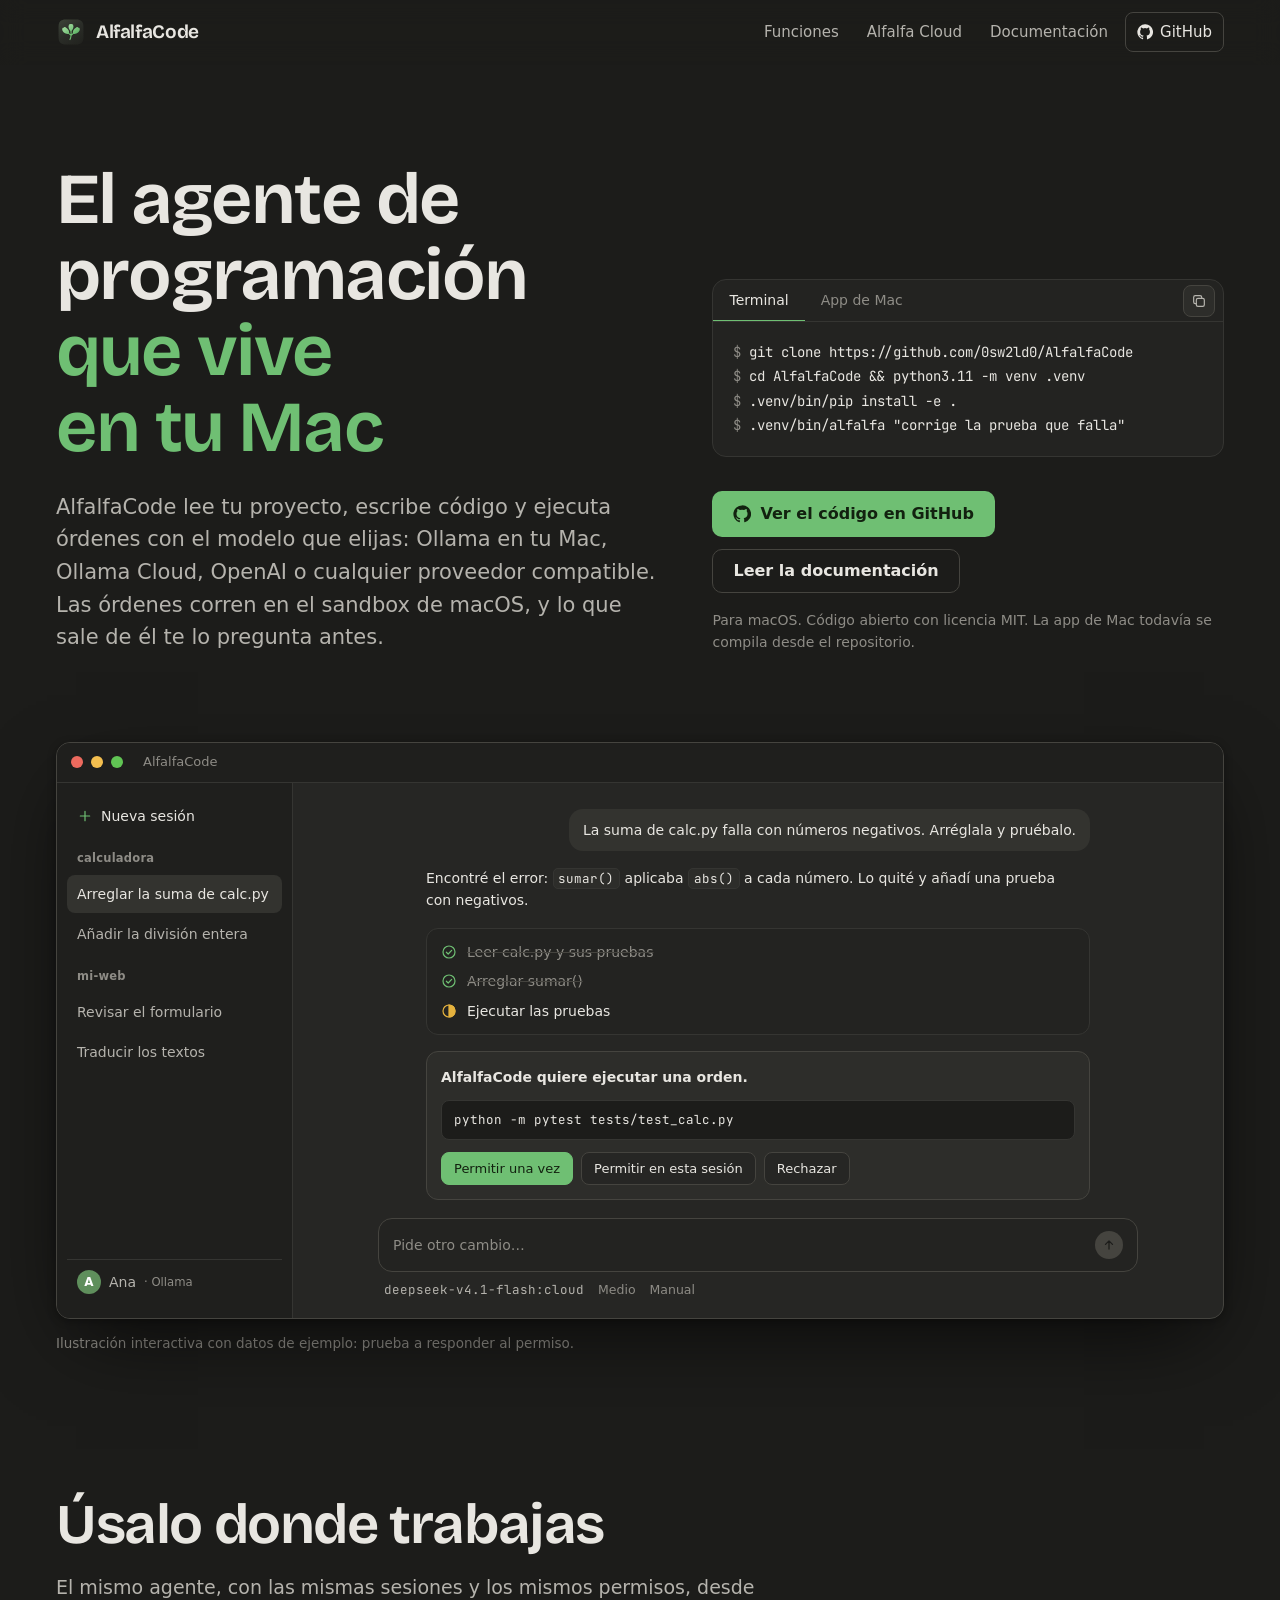
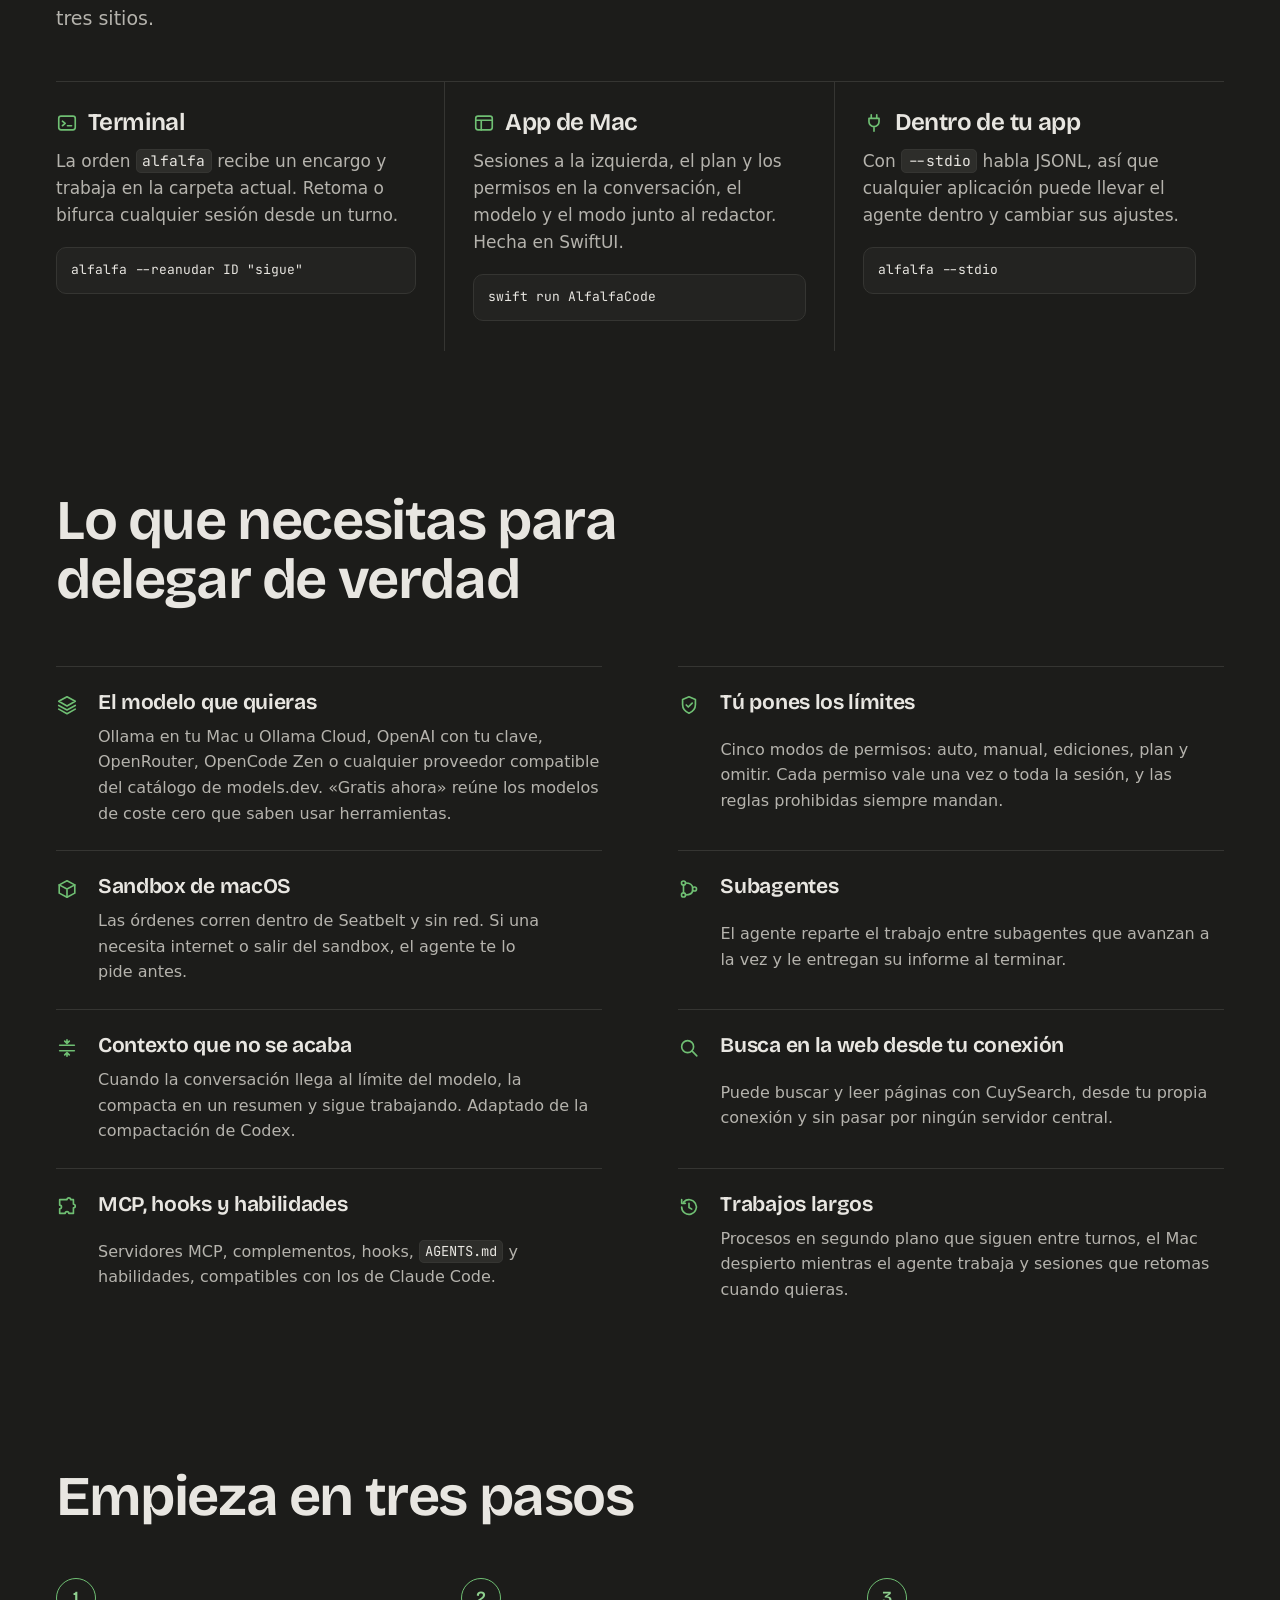
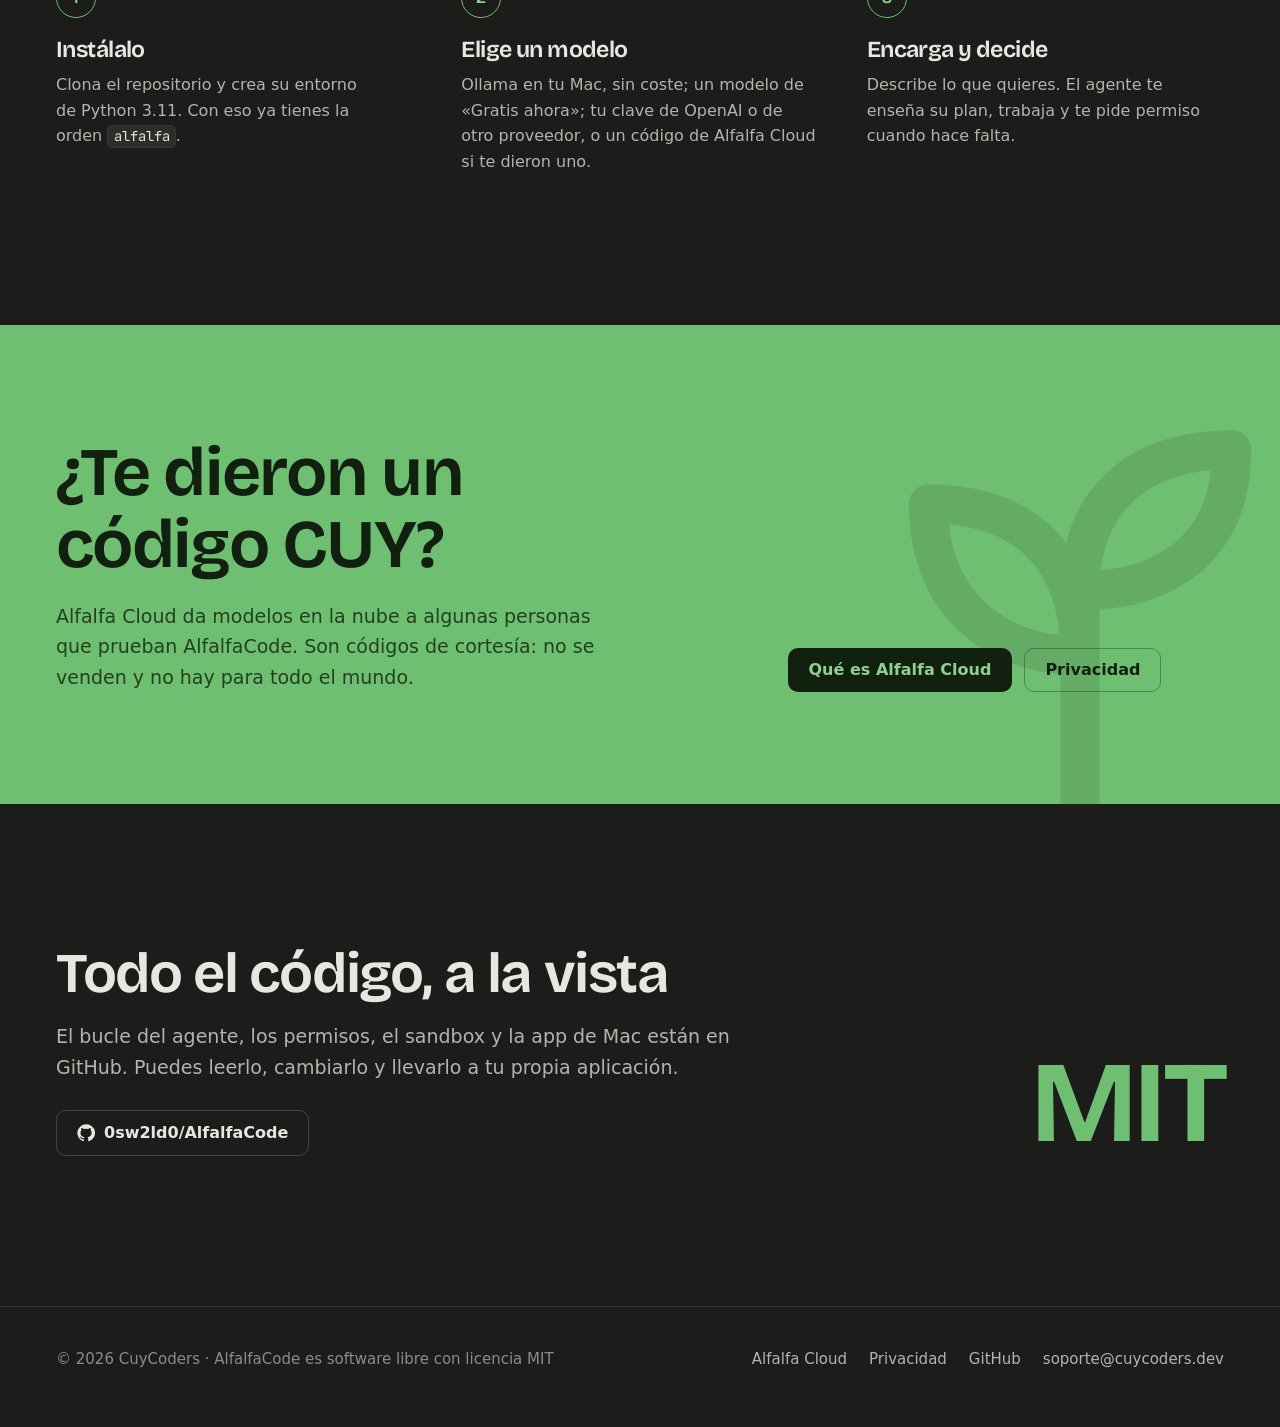
==== alfalfa/index.html @ 6a7c403c "Web de CuyCoders: AlfalfaCode, Alfalfa Cloud y su aviso de privacidad Co-Authored-By: Claude Opus 5." ====
<!doctype html>
<html lang="es">
<head>
<meta charset="utf-8">
<meta name="viewport" content="width=device-width, initial-scale=1">
<title>AlfalfaCode · el agente de programación de código abierto para tu Mac</title>
<meta name="description" content="AlfalfaCode es un agente de programación de código abierto (MIT) que trabaja en tu Mac con el modelo que elijas: Ollama, OpenAI o cualquier proveedor compatible. Pide permiso antes de lo que importa.">
<link rel="icon" type="image/png" href="/assets/favicon.png">
<link rel="preload" href="/assets/fonts/bricolage-grotesque-latin-wght-normal.woff2" as="font" type="font/woff2" crossorigin>
<link rel="stylesheet" href="/assets/sitio.css?v=3">
<meta property="og:title" content="AlfalfaCode">
<meta property="og:description" content="El agente de programación de código abierto para tu Mac, con el modelo que elijas.">
<meta property="og:image" content="https://cuycoders.dev/assets/alfalfacode-256.png">
<meta name="theme-color" content="#1c1c1a">
</head>
<body>
<svg width="0" height="0" style="position:absolute" aria-hidden="true">
  <symbol id="i-hoja" viewBox="0 0 24 24" fill="none" stroke="currentColor" stroke-width="1.8" stroke-linecap="round" stroke-linejoin="round"><path d="M12 21V10M12 13C8 13 5 10.5 5 6c4.5 0 7 2.5 7 7ZM12 10c0-4 2.5-6.5 7-6.5 0 4.5-3 6.5-7 6.5Z"/></symbol>
  <symbol id="i-github" viewBox="0 0 24 24" fill="currentColor"><path d="M12 .5a11.5 11.5 0 0 0-3.64 22.41c.58.1.79-.25.79-.56v-2c-3.2.7-3.88-1.37-3.88-1.37-.52-1.33-1.28-1.69-1.28-1.69-1.05-.71.08-.7.08-.7 1.16.08 1.77 1.19 1.77 1.19 1.03 1.77 2.7 1.26 3.36.96.1-.75.4-1.26.73-1.55-2.55-.29-5.24-1.28-5.24-5.68 0-1.25.45-2.28 1.19-3.08-.12-.29-.52-1.46.11-3.04 0 0 .97-.31 3.17 1.18a11 11 0 0 1 5.77 0c2.2-1.49 3.17-1.18 3.17-1.18.63 1.58.23 2.75.11 3.04.74.8 1.19 1.83 1.19 3.08 0 4.41-2.69 5.38-5.25 5.67.41.36.78 1.06.78 2.14v3.17c0 .31.21.67.8.56A11.5 11.5 0 0 0 12 .5Z"/></symbol>
  <symbol id="i-copiar" viewBox="0 0 24 24" fill="none" stroke="currentColor" stroke-width="1.8" stroke-linecap="round" stroke-linejoin="round"><rect x="8" y="8" width="12" height="12" rx="2.5"/><path d="M16 8V6.5A2.5 2.5 0 0 0 13.5 4h-7A2.5 2.5 0 0 0 4 6.5v7A2.5 2.5 0 0 0 6.5 16H8"/></symbol>
  <symbol id="i-hecho" viewBox="0 0 24 24" fill="none" stroke="currentColor" stroke-width="2" stroke-linecap="round" stroke-linejoin="round"><path d="m5 12.5 4.5 4.5L19 7.5"/></symbol>
  <symbol id="i-circulo-hecho" viewBox="0 0 24 24" fill="none" stroke="currentColor" stroke-width="1.8" stroke-linecap="round" stroke-linejoin="round"><circle cx="12" cy="12" r="9"/><path d="m8 12.3 2.8 2.7L16 9.6"/></symbol>
  <symbol id="i-circulo-medio" viewBox="0 0 24 24" fill="none" stroke="currentColor" stroke-width="1.8"><circle cx="12" cy="12" r="9"/><path d="M12 3a9 9 0 0 1 0 18Z" fill="currentColor"/></symbol>
  <symbol id="i-mas" viewBox="0 0 24 24" fill="none" stroke="currentColor" stroke-width="1.8" stroke-linecap="round"><path d="M12 5v14M5 12h14"/></symbol>
  <symbol id="i-flecha" viewBox="0 0 24 24" fill="none" stroke="currentColor" stroke-width="2.2" stroke-linecap="round" stroke-linejoin="round"><path d="M12 19V5M6 11l6-6 6 6"/></symbol>
  <symbol id="i-terminal" viewBox="0 0 24 24" fill="none" stroke="currentColor" stroke-width="1.8" stroke-linecap="round" stroke-linejoin="round"><rect x="3" y="4.5" width="18" height="15" rx="2.5"/><path d="m7 10 3 2.5L7 15M12.5 15H17"/></symbol>
  <symbol id="i-ventana" viewBox="0 0 24 24" fill="none" stroke="currentColor" stroke-width="1.8" stroke-linecap="round" stroke-linejoin="round"><rect x="3" y="4.5" width="18" height="15" rx="2.5"/><path d="M3 9h18M9 9v10.5"/></symbol>
  <symbol id="i-enchufe" viewBox="0 0 24 24" fill="none" stroke="currentColor" stroke-width="1.8" stroke-linecap="round" stroke-linejoin="round"><path d="M9 3v4M15 3v4M6.5 7h11v3.5a5.5 5.5 0 0 1-11 0ZM12 16v5"/></symbol>
  <symbol id="i-capas" viewBox="0 0 24 24" fill="none" stroke="currentColor" stroke-width="1.8" stroke-linecap="round" stroke-linejoin="round"><path d="m12 3 9 5-9 5-9-5 9-5Z"/><path d="m3 12.5 9 5 9-5M3 16.5l9 5 9-5"/></symbol>
  <symbol id="i-escudo" viewBox="0 0 24 24" fill="none" stroke="currentColor" stroke-width="1.8" stroke-linecap="round" stroke-linejoin="round"><path d="M12 3 5 6v5.5c0 4.5 3 7.8 7 9.5 4-1.7 7-5 7-9.5V6l-7-3Z"/><path d="m9 12 2.2 2.2L15.5 10"/></symbol>
  <symbol id="i-caja" viewBox="0 0 24 24" fill="none" stroke="currentColor" stroke-width="1.8" stroke-linecap="round" stroke-linejoin="round"><path d="M3.5 7.5 12 3l8.5 4.5v9L12 21l-8.5-4.5v-9Z"/><path d="M3.5 7.5 12 12l8.5-4.5M12 12v9"/></symbol>
  <symbol id="i-ramas" viewBox="0 0 24 24" fill="none" stroke="currentColor" stroke-width="1.8" stroke-linecap="round" stroke-linejoin="round"><circle cx="6" cy="5.5" r="2.2"/><circle cx="6" cy="18.5" r="2.2"/><circle cx="18" cy="12" r="2.2"/><path d="M6 7.7v8.6M8.2 5.5c5 0 7.6 2.2 7.8 5.3M8.2 18.5c5 0 7.6-2.2 7.8-5.3"/></symbol>
  <symbol id="i-comprimir" viewBox="0 0 24 24" fill="none" stroke="currentColor" stroke-width="1.8" stroke-linecap="round" stroke-linejoin="round"><path d="M4 9h16M4 15h16M12 3v4l-2.5-2.5M12 7l2.5-2.5M12 21v-4l-2.5 2.5M12 17l2.5 2.5"/></symbol>
  <symbol id="i-lupa" viewBox="0 0 24 24" fill="none" stroke="currentColor" stroke-width="1.8" stroke-linecap="round" stroke-linejoin="round"><circle cx="10.5" cy="10.5" r="6.5"/><path d="m15.5 15.5 5 5"/></symbol>
  <symbol id="i-pieza" viewBox="0 0 24 24" fill="none" stroke="currentColor" stroke-width="1.8" stroke-linecap="round" stroke-linejoin="round"><path d="M9 4h3a2 2 0 1 1 4 0h3v5a2 2 0 1 1 0 4v6h-5a2 2 0 1 0-4 0H4v-5a2 2 0 1 0 0-4V4h5Z"/></symbol>
  <symbol id="i-reloj" viewBox="0 0 24 24" fill="none" stroke="currentColor" stroke-width="1.8" stroke-linecap="round" stroke-linejoin="round"><path d="M4 12a8 8 0 1 0 2.3-5.6M4 4v4h4"/><path d="M12 8v4.5l3 1.8"/></symbol>
</svg>
<template id="icono-hecho"><svg aria-hidden="true"><use href="#i-circulo-hecho"/></svg></template>

<a class="salto" href="#contenido">Saltar al contenido</a>

<header class="cabecera">
  <div class="envoltura">
    <a class="marca" href="/alfalfa/"><img src="/assets/alfalfacode.svg" alt="" width="30" height="30">AlfalfaCode</a>
    <nav class="nav" aria-label="Principal">
      <a href="#funciones">Funciones</a>
      <a href="/alfalfa/cloud/">Alfalfa Cloud</a>
      <a href="https://github.com/0sw2ld0/AlfalfaCode#readme">Documentación</a>
      <a class="nav-gh" href="https://github.com/0sw2ld0/AlfalfaCode"><svg aria-hidden="true"><use href="#i-github"/></svg>GitHub</a>
    </nav>
  </div>
</header>

<main id="contenido">
  <section class="portada">
    <div class="envoltura">
      <div class="portada-cabeza">
      <div class="portada-texto">
      <h1>El agente de programación <em>que vive en tu Mac</em></h1>
      <p class="entrada">AlfalfaCode lee tu proyecto, escribe código y ejecuta órdenes con el modelo que elijas: Ollama en tu Mac, Ollama Cloud, OpenAI o cualquier proveedor compatible. Las órdenes corren en el sandbox de macOS, y lo que sale de él te lo pregunta antes.</p>
      </div>
      <div class="portada-accion">
      <div class="instalar">
        <div class="pestanas" role="tablist" aria-label="Cómo instalarlo">
          <button role="tab" id="t-terminal" aria-controls="p-terminal" aria-selected="true">Terminal</button>
          <button role="tab" id="t-mac" aria-controls="p-mac" aria-selected="false" tabindex="-1">App de Mac</button>
        </div>
        <div class="panel-instalar" id="p-terminal" role="tabpanel" aria-labelledby="t-terminal">
<pre><span class="indicador">$ </span><span class="orden">git clone https://github.com/0sw2ld0/AlfalfaCode</span>
<span class="indicador">$ </span><span class="orden">cd AlfalfaCode &amp;&amp; python3.11 -m venv .venv</span>
<span class="indicador">$ </span><span class="orden">.venv/bin/pip install -e .</span>
<span class="indicador">$ </span><span class="orden">.venv/bin/alfalfa "corrige la prueba que falla"</span></pre>
          <button class="copiar" type="button" aria-label="Copiar"><svg class="icono-copiar" aria-hidden="true"><use href="#i-copiar"/></svg><svg class="hecho" aria-hidden="true"><use href="#i-hecho"/></svg></button>
        </div>
        <div class="panel-instalar" id="p-mac" role="tabpanel" aria-labelledby="t-mac" hidden>
<pre><span class="comentario"># Desde el mismo clon: compila y abre la app de Mac</span>
<span class="indicador">$ </span><span class="orden">cd alfalfa-mac &amp;&amp; swift run AlfalfaCode</span></pre>
          <button class="copiar" type="button" aria-label="Copiar"><svg class="icono-copiar" aria-hidden="true"><use href="#i-copiar"/></svg><svg class="hecho" aria-hidden="true"><use href="#i-hecho"/></svg></button>
        </div>
      </div>

      <div class="acciones">
        <a class="boton boton-principal" href="https://github.com/0sw2ld0/AlfalfaCode"><svg aria-hidden="true"><use href="#i-github"/></svg>Ver el código en GitHub</a>
        <a class="boton boton-segundo" href="https://github.com/0sw2ld0/AlfalfaCode#readme">Leer la documentación</a>
      </div>
      <p class="nota">Para macOS. Código abierto con licencia MIT. La app de Mac todavía se compila desde el repositorio.</p>
      </div>
      </div>

      <div class="escena">
        <div class="ventana" id="demo" aria-label="Ilustración de la app de AlfalfaCode" role="group">
          <div class="ventana-barra" aria-hidden="true"><i></i><i></i><i></i><span>AlfalfaCode</span></div>
          <aside class="lateral" aria-hidden="true">
            <div class="nueva"><svg><use href="#i-mas"/></svg>Nueva sesión</div>
            <h4>calculadora</h4>
            <div class="sesion activa">Arreglar la suma de calc.py</div>
            <div class="sesion">Añadir la división entera</div>
            <h4>mi-web</h4>
            <div class="sesion">Revisar el formulario</div>
            <div class="sesion">Traducir los textos</div>
            <div class="pie"><b>A</b>Ana <small>· Ollama</small></div>
          </aside>
          <div class="chat">
            <div class="mensajes">
              <div class="burbuja">La suma de calc.py falla con números negativos. Arréglala y pruébalo.</div>
              <p class="respuesta">Encontré el error: <code>sumar()</code> aplicaba <code>abs()</code> a cada número. Lo quité y añadí una prueba con negativos.</p>
              <div class="plan" aria-label="Plan del agente">
                <div class="paso hecho"><svg aria-hidden="true"><use href="#i-circulo-hecho"/></svg>Leer calc.py y sus pruebas</div>
                <div class="paso hecho"><svg aria-hidden="true"><use href="#i-circulo-hecho"/></svg>Arreglar sumar()</div>
                <div class="paso ahora" data-paso="probar"><svg aria-hidden="true"><use href="#i-circulo-medio"/></svg>Ejecutar las pruebas</div>
              </div>
              <div class="permiso">
                <p><strong>AlfalfaCode quiere ejecutar una orden.</strong> <span class="decision"></span></p>
                <pre>python -m pytest tests/test_calc.py</pre>
                <div class="opciones">
                  <button type="button" class="si" data-accion="una">Permitir una vez</button>
                  <button type="button" data-accion="sesion">Permitir en esta sesión</button>
                  <button type="button" data-accion="no">Rechazar</button>
                </div>
              </div>
              <div class="salida oculto" data-si>tests/test_calc.py ...
<span class="bien">3 passed</span> in 0.04s</div>
              <p class="respuesta oculto" data-si>Listo: las tres pruebas pasan, también la nueva con negativos.</p>
              <p class="respuesta oculto" data-no>De acuerdo, no ejecuto las pruebas. Puedes correrlas tú con <code>python -m pytest</code>.</p>
            </div>
            <div class="redactor" aria-hidden="true">
              <div class="caja">Pide otro cambio…<b><svg><use href="#i-flecha"/></svg></b></div>
              <div class="fichas"><span>deepseek-v4.1-flash:cloud</span><span>Medio</span><span>Manual</span></div>
            </div>
          </div>
        </div>
        <p class="pie-ilustracion"><span>Ilustración interactiva con datos de ejemplo: prueba a responder al permiso.</span><span id="estado-demo" role="status" aria-live="polite"></span><button type="button" id="reiniciar-demo" class="oculto">Volver a empezar</button></p>
      </div>
    </div>
  </section>

  <section class="seccion" aria-labelledby="maneras-t">
    <div class="envoltura">
      <h2 id="maneras-t">Úsalo donde trabajas</h2>
      <p class="bajada">El mismo agente, con las mismas sesiones y los mismos permisos, desde tres sitios.</p>
      <div class="maneras">
        <div class="manera">
          <h3><svg aria-hidden="true"><use href="#i-terminal"/></svg>Terminal</h3>
          <p>La orden <code>alfalfa</code> recibe un encargo y trabaja en la carpeta actual. Retoma o bifurca cualquier sesión desde un turno.</p>
<pre>alfalfa --reanudar ID "sigue"</pre>
        </div>
        <div class="manera">
          <h3><svg aria-hidden="true"><use href="#i-ventana"/></svg>App de Mac</h3>
          <p>Sesiones a la izquierda, el plan y los permisos en la conversación, el modelo y el modo junto al redactor. Hecha en SwiftUI.</p>
<pre>swift run AlfalfaCode</pre>
        </div>
        <div class="manera">
          <h3><svg aria-hidden="true"><use href="#i-enchufe"/></svg>Dentro de tu app</h3>
          <p>Con <code>--stdio</code> habla JSONL, así que cualquier aplicación puede llevar el agente dentro y cambiar sus ajustes.</p>
<pre>alfalfa --stdio</pre>
        </div>
      </div>
    </div>
  </section>

  <section class="seccion" id="funciones" aria-labelledby="funciones-t">
    <div class="envoltura">
      <h2 id="funciones-t">Lo que necesitas para delegar de verdad</h2>
      <div class="funciones">
        <div class="funcion"><svg aria-hidden="true"><use href="#i-capas"/></svg><h3>El modelo que quieras</h3><p>Ollama en tu Mac u Ollama Cloud, OpenAI con tu clave, OpenRouter, OpenCode Zen o cualquier proveedor compatible del catálogo de models.dev. «Gratis ahora» reúne los modelos de coste cero que saben usar herramientas.</p></div>
        <div class="funcion"><svg aria-hidden="true"><use href="#i-escudo"/></svg><h3>Tú pones los límites</h3><p>Cinco modos de permisos: auto, manual, ediciones, plan y omitir. Cada permiso vale una vez o toda la sesión, y las reglas prohibidas siempre mandan.</p></div>
        <div class="funcion"><svg aria-hidden="true"><use href="#i-caja"/></svg><h3>Sandbox de macOS</h3><p>Las órdenes corren dentro de Seatbelt y sin red. Si una necesita internet o salir del sandbox, el agente te lo pide antes.</p></div>
        <div class="funcion"><svg aria-hidden="true"><use href="#i-ramas"/></svg><h3>Subagentes</h3><p>El agente reparte el trabajo entre subagentes que avanzan a la vez y le entregan su informe al terminar.</p></div>
        <div class="funcion"><svg aria-hidden="true"><use href="#i-comprimir"/></svg><h3>Contexto que no se acaba</h3><p>Cuando la conversación llega al límite del modelo, la compacta en un resumen y sigue trabajando. Adaptado de la compactación de Codex.</p></div>
        <div class="funcion"><svg aria-hidden="true"><use href="#i-lupa"/></svg><h3>Busca en la web desde tu conexión</h3><p>Puede buscar y leer páginas con CuySearch, desde tu propia conexión y sin pasar por ningún servidor central.</p></div>
        <div class="funcion"><svg aria-hidden="true"><use href="#i-pieza"/></svg><h3>MCP, hooks y habilidades</h3><p>Servidores MCP, complementos, hooks, <code>AGENTS.md</code> y habilidades, compatibles con los de Claude Code.</p></div>
        <div class="funcion"><svg aria-hidden="true"><use href="#i-reloj"/></svg><h3>Trabajos largos</h3><p>Procesos en segundo plano que siguen entre turnos, el Mac despierto mientras el agente trabaja y sesiones que retomas cuando quieras.</p></div>
      </div>
    </div>
  </section>

  <section class="seccion" aria-labelledby="empezar-t">
    <div class="envoltura">
      <h2 id="empezar-t">Empieza en tres pasos</h2>
      <div class="pasos">
        <div class="paso-inicio"><h3>Instálalo</h3><p>Clona el repositorio y crea su entorno de Python 3.11. Con eso ya tienes la orden <code>alfalfa</code>.</p></div>
        <div class="paso-inicio"><h3>Elige un modelo</h3><p>Ollama en tu Mac, sin coste; un modelo de «Gratis ahora»; tu clave de OpenAI o de otro proveedor, o un código de Alfalfa Cloud si te dieron uno.</p></div>
        <div class="paso-inicio"><h3>Encarga y decide</h3><p>Describe lo que quieres. El agente te enseña su plan, trabaja y te pide permiso cuando hace falta.</p></div>
      </div>
    </div>
  </section>

  <section class="campo" aria-labelledby="cloud-t">
    <svg class="ramita" aria-hidden="true"><use href="#i-hoja"/></svg>
    <div class="envoltura">
      <div>
        <h2 id="cloud-t">¿Te dieron un código CUY?</h2>
        <p>Alfalfa Cloud da modelos en la nube a algunas personas que prueban AlfalfaCode. Son códigos de cortesía: no se venden y no hay para todo el mundo.</p>
      </div>
      <div class="acciones">
        <a class="boton boton-principal" href="/alfalfa/cloud/">Qué es Alfalfa Cloud</a>
        <a class="boton boton-segundo" href="/alfalfa/privacidad/">Privacidad</a>
      </div>
    </div>
  </section>

  <section class="seccion" aria-labelledby="abierto-t">
    <div class="envoltura abierto">
      <div>
        <h2 id="abierto-t" class="titulo">Todo el código, a la vista</h2>
        <p class="bajada">El bucle del agente, los permisos, el sandbox y la app de Mac están en GitHub. Puedes leerlo, cambiarlo y llevarlo a tu propia aplicación.</p>
        <div class="acciones" style="margin-top:28px;display:flex;gap:12px;flex-wrap:wrap">
          <a class="boton boton-segundo" href="https://github.com/0sw2ld0/AlfalfaCode"><svg aria-hidden="true"><use href="#i-github"/></svg>0sw2ld0/AlfalfaCode</a>
        </div>
      </div>
      <p class="dato" aria-label="Licencia MIT">MIT</p>
    </div>
  </section>
</main>

<footer class="pie-sitio">
  <div class="envoltura">
    <span>© 2026 CuyCoders · AlfalfaCode es software libre con licencia MIT</span>
    <nav aria-label="Pie">
      <a href="/alfalfa/cloud/">Alfalfa Cloud</a>
      <a href="/alfalfa/privacidad/">Privacidad</a>
      <a href="https://github.com/0sw2ld0/AlfalfaCode">GitHub</a>
      <a href="mailto:soporte@cuycoders.dev">soporte@cuycoders.dev</a>
    </nav>
  </div>
</footer>
<script src="/assets/sitio.js?v=3"></script>
</body>
</html>
---- assets/sitio.css ----
/* cuycoders.dev — AlfalfaCode y Alfalfa Cloud.
   Paleta de la app de Mac (alfalfa-mac/Sources/AlfalfaCode/Theme.swift). */

@font-face {
  font-family: "Bricolage Grotesque";
  src: url("/assets/fonts/bricolage-grotesque-latin-wght-normal.woff2") format("woff2");
  font-weight: 200 800;
  font-display: swap;
}
@font-face {
  font-family: "JetBrains Mono";
  src: url("/assets/fonts/jetbrains-mono-latin-wght-normal.woff2") format("woff2");
  font-weight: 100 800;
  font-display: swap;
}

:root {
  --fondo: #1c1c1a;
  --fondo-2: #232321;
  --app: #262624;
  --barra: #1f1f1d;
  --tarjeta: #2d2d2a;
  --borde: #353532;
  --borde-2: #45443f;
  --seleccion: #33332f;
  --texto: #e8e6e1;
  --texto-2: #b5b3ad;
  --texto-3: #8e8c86;
  --alfalfa: #6fbf73;
  --alfalfa-claro: #8fd08f;
  --alfalfa-hondo: #2f5a33;
  --campo: #6fbf73;
  --campo-tinta: #12210f;
  --campo-tinta-2: #23401f;
  --aviso: #e5b23e;
  --peligro: #e88a80;
  --enlace: #7ba7f0;

  --display: "Bricolage Grotesque", ui-sans-serif, system-ui, sans-serif;
  --cuerpo: -apple-system, BlinkMacSystemFont, "Segoe UI", system-ui, sans-serif;
  --mono: "JetBrains Mono", ui-monospace, "SF Mono", Menlo, monospace;

  --ancho: 1180px;
  --margen: clamp(20px, 5vw, 56px);
  --curva: cubic-bezier(0.16, 1, 0.3, 1);
  color-scheme: dark;
}

*, *::before, *::after { box-sizing: border-box; }
html { -webkit-text-size-adjust: 100%; scroll-behavior: smooth; scrollbar-color: var(--borde-2) var(--fondo); }
body {
  margin: 0;
  background: var(--fondo);
  color: var(--texto);
  font-family: var(--cuerpo);
  font-size: 17px;
  line-height: 1.6;
  -webkit-font-smoothing: antialiased;
  text-rendering: optimizeLegibility;
}
::selection { background: var(--alfalfa); color: var(--campo-tinta); }
img, svg { display: block; max-width: 100%; }
a { color: var(--alfalfa-claro); text-decoration-thickness: 1px; text-underline-offset: 0.22em; }
a:hover { color: var(--texto); }
:focus-visible { outline: 2px solid var(--alfalfa-claro); outline-offset: 3px; border-radius: 4px; }
code, kbd, pre { font-family: var(--mono); font-size: 0.86em; }
:not(pre) > code { background: var(--tarjeta); border: 1px solid var(--borde); padding: 0.08em 0.38em; border-radius: 5px; color: var(--texto); }
h1, h2, h3 { font-family: var(--display); font-weight: 650; letter-spacing: -0.025em; line-height: 1.06; text-wrap: balance; margin: 0; }
p { margin: 0; text-wrap: pretty; }

.salto { position: absolute; left: -9999px; }
.salto:focus { left: 16px; top: 12px; z-index: 50; background: var(--alfalfa); color: var(--campo-tinta); padding: 8px 14px; border-radius: 8px; }

.envoltura { width: min(100% - 2 * var(--margen), var(--ancho)); margin-inline: auto; }

/* Cabecera */
.cabecera { position: sticky; top: 0; z-index: 20; background: rgb(28 28 26 / 0.86); backdrop-filter: saturate(140%) blur(12px); -webkit-backdrop-filter: saturate(140%) blur(12px); border-bottom: 1px solid transparent; transition: border-color 0.3s; }
.cabecera.con-borde { border-bottom-color: var(--borde); }
.cabecera .envoltura { display: flex; align-items: center; gap: 28px; height: 64px; }
.marca { display: flex; align-items: center; gap: 10px; color: var(--texto); text-decoration: none; font-family: var(--display); font-weight: 650; font-size: 19px; letter-spacing: -0.02em; }
.marca img { width: 30px; height: 30px; }
.marca:hover { color: var(--texto); }
.nav { display: flex; gap: 6px; margin-left: auto; align-items: center; }
.nav a { color: var(--texto-2); text-decoration: none; font-size: 15px; padding: 7px 11px; border-radius: 8px; }
.nav a:hover, .nav a[aria-current="page"] { color: var(--texto); background: var(--tarjeta); }
.nav .nav-gh { display: inline-flex; align-items: center; gap: 7px; color: var(--texto); border: 1px solid var(--borde-2); }
.nav .nav-gh svg { width: 16px; height: 16px; }
@media (max-width: 720px) {
  .nav a:not(.nav-gh):not(.nav-fija) { display: none; }
}
@media (max-width: 520px) {
  .nav a.nav-fija { display: none; }
  .panel-instalar pre { font-size: 12.5px; }
  .cabecera .envoltura { gap: 12px; }
}

/* Botones */
.boton { display: inline-flex; align-items: center; gap: 9px; font: 600 16px/1 var(--cuerpo); padding: 13px 20px; border-radius: 10px; text-decoration: none; border: 1px solid transparent; cursor: pointer; transition: background-color 0.2s, border-color 0.2s, color 0.2s, transform 0.2s var(--curva); }
.boton svg { width: 18px; height: 18px; }
.boton-principal { background: var(--alfalfa); color: var(--campo-tinta); }
.boton-principal:hover { background: var(--alfalfa-claro); color: var(--campo-tinta); }
.boton-principal:active { transform: translateY(1px); }
.boton-segundo { background: transparent; color: var(--texto); border-color: var(--borde-2); }
.boton-segundo:hover { background: var(--tarjeta); color: var(--texto); }

/* Portada */
.portada { padding: clamp(56px, 8vw, 96px) 0 0; }
@media (min-width: 1100px) {
  .portada-cabeza { display: grid; grid-template-columns: minmax(0, 1.08fr) minmax(0, 0.92fr); gap: 56px; align-items: end; }
  .portada-cabeza .instalar { margin-top: 0; }
  .portada .portada-cabeza h1 { font-size: clamp(56px, 5.6vw, 84px); }
  .portada-cabeza .escena { margin-top: 64px; }
}
.portada h1 { font-size: clamp(44px, 7.4vw, 92px); max-width: 13ch; }
.portada h1 em { font-style: normal; color: var(--alfalfa); }
.portada .entrada { margin-top: 26px; font-size: clamp(18px, 1.7vw, 21px); color: var(--texto-2); max-width: 58ch; line-height: 1.55; }
.portada .acciones { margin-top: 34px; display: flex; flex-wrap: wrap; gap: 12px; align-items: center; }
.portada .nota { margin-top: 16px; font-size: 14px; color: var(--texto-3); }

/* Instalación con pestañas */
.instalar { position: relative; margin-top: 40px; max-width: 720px; border: 1px solid var(--borde); border-radius: 14px; background: var(--fondo-2); overflow: hidden; }
.pestanas { display: flex; border-bottom: 1px solid var(--borde); overflow-x: auto; padding-right: 56px; }
.pestanas button { font: 500 14px/1 var(--cuerpo); color: var(--texto-3); background: none; border: 0; padding: 13px 16px; cursor: pointer; border-bottom: 2px solid transparent; margin-bottom: -1px; white-space: nowrap; }
.pestanas button:hover { color: var(--texto); }
.pestanas button[aria-selected="true"] { color: var(--texto); border-bottom-color: var(--alfalfa); }
.panel-instalar { position: static; }
.panel-instalar[hidden] { display: none; }
.panel-instalar pre { margin: 0; padding: 18px 20px; overflow-x: auto; line-height: 1.75; color: var(--texto); font-size: 14px; }
.panel-instalar pre .indicador { color: var(--texto-3); user-select: none; }
.panel-instalar pre .comentario { color: var(--texto-3); }
.copiar { position: absolute; top: 5px; right: 8px; width: 32px; height: 32px; display: grid; place-items: center; border-radius: 8px; border: 1px solid var(--borde-2); background: var(--tarjeta); color: var(--texto-2); cursor: pointer; }
.copiar:hover { color: var(--texto); }
.copiar svg { width: 16px; height: 16px; }
.copiar .hecho { display: none; color: var(--alfalfa); }
.copiar.copiado .hecho { display: block; }
.copiar.copiado .icono-copiar { display: none; }

/* Ventana de la app (ilustración) */
.escena { margin-top: clamp(56px, 7vw, 88px); position: relative; }
.escena::before { content: ""; position: absolute; inset: 18% -6% -10%; background: radial-gradient(60% 55% at 50% 40%, rgb(111 191 115 / 0.16), transparent 70%); pointer-events: none; z-index: 0; }
.ventana { position: relative; z-index: 1; border: 1px solid var(--borde-2); border-radius: 14px; overflow: hidden; background: var(--app); box-shadow: 0 30px 80px -20px rgb(0 0 0 / 0.7), 0 2px 8px rgb(0 0 0 / 0.3); display: grid; grid-template-columns: 236px 1fr; min-height: 560px; font-size: 14px; }
.ventana-barra { grid-column: 1 / -1; height: 40px; display: flex; align-items: center; gap: 8px; padding: 0 14px; background: var(--barra); border-bottom: 1px solid var(--borde); }
.ventana-barra i { width: 12px; height: 12px; border-radius: 50%; background: #4a4945; }
.ventana-barra i:nth-child(1) { background: #ec6a5e; } .ventana-barra i:nth-child(2) { background: #f4bf4f; } .ventana-barra i:nth-child(3) { background: #61c554; }
.ventana-barra span { margin-left: 12px; color: var(--texto-3); font-size: 13px; }
.lateral { background: var(--barra); border-right: 1px solid var(--borde); padding: 14px 10px; display: flex; flex-direction: column; gap: 2px; }
.lateral .nueva { display: flex; align-items: center; gap: 8px; color: var(--texto); padding: 8px 10px; border-radius: 8px; font-weight: 500; }
.lateral .nueva svg { width: 16px; height: 16px; color: var(--alfalfa); }
.lateral h4 { font: 600 11.5px/1 var(--cuerpo); color: var(--texto-3); margin: 16px 10px 8px; letter-spacing: 0.02em; }
.lateral .sesion { padding: 8px 10px; border-radius: 8px; color: var(--texto-2); white-space: nowrap; overflow: hidden; text-overflow: ellipsis; }
.lateral .sesion.activa { background: var(--seleccion); color: var(--texto); }
.lateral .pie { margin-top: auto; display: flex; align-items: center; gap: 8px; padding: 10px; color: var(--texto-2); border-top: 1px solid var(--borde); }
.lateral .pie b { width: 24px; height: 24px; border-radius: 50%; background: #5f8f5c; color: #fff; display: grid; place-items: center; font: 600 12px/1 var(--cuerpo); }
.lateral .pie small { color: var(--texto-3); }
.chat { display: flex; flex-direction: column; min-width: 0; }
.mensajes { flex: 1; padding: 26px clamp(18px, 4vw, 48px) 18px; display: flex; flex-direction: column; gap: 16px; max-width: 760px; width: 100%; margin-inline: auto; }
.burbuja { align-self: flex-end; background: var(--seleccion); padding: 10px 14px; border-radius: 14px; max-width: 80%; color: var(--texto); }
.respuesta { color: var(--texto); line-height: 1.6; }
.respuesta code { font-size: 12.5px; }
.plan { border: 1px solid var(--borde); border-radius: 12px; padding: 12px 14px; display: grid; gap: 7px; background: var(--fondo-2); }
.plan .paso { display: flex; align-items: center; gap: 10px; color: var(--texto-2); }
.plan .paso svg { width: 16px; height: 16px; flex: none; }
.plan .paso.hecho { color: var(--texto-3); text-decoration: line-through; text-decoration-color: var(--borde-2); }
.plan .paso.hecho svg { color: var(--alfalfa); }
.plan .paso.ahora { color: var(--texto); }
.plan .paso.ahora svg { color: var(--aviso); }
.permiso { border: 1px solid var(--borde-2); border-radius: 12px; background: var(--tarjeta); padding: 14px; display: grid; gap: 12px; transition: opacity 0.3s; }
.permiso p { color: var(--texto-2); }
.permiso p strong { color: var(--texto); font-weight: 600; }
.permiso pre { margin: 0; background: var(--fondo); border: 1px solid var(--borde); border-radius: 8px; padding: 9px 12px; color: var(--texto); font-size: 12.5px; overflow-x: auto; }
.permiso .opciones { display: flex; flex-wrap: wrap; gap: 8px; }
.permiso .opciones button { font: 500 13px/1 var(--cuerpo); padding: 9px 12px; border-radius: 8px; border: 1px solid var(--borde-2); background: var(--app); color: var(--texto); cursor: pointer; }
.permiso .opciones button:hover { background: var(--seleccion); }
.permiso .opciones button.si { background: var(--alfalfa); border-color: var(--alfalfa); color: var(--campo-tinta); }
.permiso .opciones button.si:hover { background: var(--alfalfa-claro); }
.permiso.resuelto { opacity: 0.55; }
.permiso.resuelto .opciones { display: none; }
.salida { border: 1px solid var(--borde); border-radius: 10px; background: var(--fondo); font-family: var(--mono); font-size: 12.5px; padding: 10px 12px; color: var(--texto-2); white-space: pre-wrap; animation: aparece 0.5s var(--curva); }
.salida .bien { color: var(--alfalfa); }
.oculto { display: none !important; }
.redactor { margin: 0 clamp(18px, 4vw, 48px) 18px; max-width: 760px; align-self: center; width: calc(100% - 2 * clamp(18px, 4vw, 48px)); }
.redactor .caja { border: 1px solid var(--borde-2); border-radius: 14px; background: var(--fondo-2); padding: 12px 14px; color: var(--texto-3); display: flex; justify-content: space-between; align-items: center; }
.redactor .caja b { width: 28px; height: 28px; border-radius: 50%; background: var(--borde-2); display: grid; place-items: center; }
.redactor .caja b svg { width: 14px; height: 14px; color: var(--fondo); }
.redactor .fichas { display: flex; gap: 14px; padding: 8px 6px 0; color: var(--texto-3); font-size: 12.5px; flex-wrap: wrap; }
.redactor .fichas span:first-child { font-family: var(--mono); color: var(--texto-2); }
.pie-ilustracion { margin-top: 14px; color: var(--texto-3); font-size: 13.5px; display: flex; gap: 10px; align-items: center; flex-wrap: wrap; }
.pie-ilustracion button { font: 500 13.5px/1 var(--cuerpo); background: none; border: 0; color: var(--alfalfa-claro); cursor: pointer; padding: 4px 0; text-decoration: underline; text-underline-offset: 0.22em; }
@media (max-width: 860px) {
  .ventana { grid-template-columns: 1fr; }
  .lateral { display: none; }
}
@keyframes aparece { from { opacity: 0; transform: translateY(6px); filter: blur(3px); } to { opacity: 1; transform: none; filter: none; } }

/* Secciones */
.seccion { padding: clamp(80px, 11vw, 140px) 0 0; }
.seccion > .envoltura > h2, .seccion h2.titulo { font-size: clamp(34px, 4.6vw, 56px); max-width: 18ch; }
.seccion .bajada { margin-top: 18px; color: var(--texto-2); font-size: 19px; max-width: 60ch; }

/* Tres maneras */
.maneras { margin-top: 48px; display: grid; grid-template-columns: repeat(3, 1fr); border-top: 1px solid var(--borde); }
.manera { padding: 28px 28px 30px 0; border-right: 1px solid var(--borde); }
.manera + .manera { padding-left: 28px; }
.manera:last-child { border-right: 0; }
.manera h3 { font-size: 24px; display: flex; align-items: center; gap: 10px; }
.manera h3 svg { width: 22px; height: 22px; color: var(--alfalfa); }
.manera p { margin-top: 12px; color: var(--texto-2); }
.manera pre { margin: 18px 0 0; font-size: 13px; color: var(--texto); background: var(--fondo-2); border: 1px solid var(--borde); border-radius: 10px; padding: 12px 14px; overflow-x: auto; }
@media (max-width: 860px) {
  .maneras { grid-template-columns: 1fr; }
  .manera, .manera + .manera { padding: 26px 0; border-right: 0; border-bottom: 1px solid var(--borde); }
}

/* Funciones: lista a dos columnas, sin tarjetas */
.funciones { margin-top: 56px; display: grid; grid-template-columns: repeat(2, minmax(0, 1fr)); column-gap: clamp(32px, 6vw, 88px); }
.funcion { display: grid; grid-template-columns: 26px 1fr; column-gap: 16px; padding: 24px 0; border-top: 1px solid var(--borde); }
.funcion svg { width: 22px; height: 22px; color: var(--alfalfa); margin-top: 3px; }
.funcion h3 { font-size: 21px; letter-spacing: -0.015em; }
.funcion p { grid-column: 2; margin-top: 8px; color: var(--texto-2); font-size: 16px; }
@media (max-width: 760px) { .funciones { grid-template-columns: 1fr; } }

/* Pasos */
.pasos { margin-top: 52px; display: grid; grid-template-columns: repeat(3, 1fr); gap: clamp(24px, 4vw, 48px); counter-reset: paso; }
.paso-inicio { counter-increment: paso; }
.paso-inicio::before { content: counter(paso); display: grid; place-items: center; width: 40px; height: 40px; border-radius: 50%; border: 1px solid var(--alfalfa); color: var(--alfalfa-claro); font: 600 17px/1 var(--display); }
.paso-inicio h3 { margin-top: 20px; font-size: 23px; }
.paso-inicio p { margin-top: 10px; color: var(--texto-2); font-size: 16px; }
@media (max-width: 860px) { .pasos { grid-template-columns: 1fr; } }

/* Franja de Alfalfa Cloud: el verde ocupa la sección entera */
.campo { margin-top: clamp(96px, 12vw, 150px); background: var(--campo); color: var(--campo-tinta); position: relative; overflow: hidden; }
.campo .envoltura { padding: clamp(64px, 9vw, 112px) 0; display: grid; grid-template-columns: minmax(0, 1.2fr) minmax(0, 0.8fr); gap: clamp(32px, 6vw, 80px); align-items: end; position: relative; z-index: 1; }
.campo h2 { font-size: clamp(38px, 5.4vw, 68px); max-width: 14ch; }
.campo p { margin-top: 20px; font-size: 19px; color: var(--campo-tinta-2); max-width: 46ch; }
.campo .boton-principal { background: var(--campo-tinta); color: var(--alfalfa-claro); }
.campo .boton-principal:hover { background: #000; color: var(--alfalfa-claro); }
.campo .boton-segundo { border-color: rgb(18 33 15 / 0.35); color: var(--campo-tinta); }
.campo .boton-segundo:hover { background: rgb(18 33 15 / 0.08); color: var(--campo-tinta); }
.campo .acciones { display: flex; gap: 12px; flex-wrap: wrap; }
.campo a:not(.boton) { color: var(--campo-tinta); }
.campo ::selection { background: var(--campo-tinta); color: var(--alfalfa-claro); }
.campo :focus-visible { outline-color: var(--campo-tinta); }
.campo .ramita { position: absolute; right: -60px; bottom: -90px; width: 520px; height: 520px; color: rgb(18 33 15 / 0.12); z-index: 0; }
@media (max-width: 860px) { .campo .envoltura { grid-template-columns: 1fr; align-items: start; } .campo .ramita { width: 340px; height: 340px; right: -80px; } }

/* Código abierto */
.abierto { display: grid; grid-template-columns: minmax(0, 1fr) auto; gap: 40px; align-items: end; }
.abierto .dato { font-family: var(--display); font-size: clamp(64px, 9vw, 120px); font-weight: 700; letter-spacing: -0.04em; line-height: 0.9; color: var(--alfalfa); }
@media (max-width: 760px) { .abierto { grid-template-columns: 1fr; } }

/* Pie */
.pie-sitio { margin-top: clamp(96px, 12vw, 150px); border-top: 1px solid var(--borde); padding: 40px 0 56px; color: var(--texto-3); font-size: 15px; }
.pie-sitio .envoltura { display: flex; flex-wrap: wrap; gap: 20px 40px; justify-content: space-between; align-items: center; }
.pie-sitio nav { display: flex; flex-wrap: wrap; gap: 8px 22px; }
.pie-sitio a { color: var(--texto-2); text-decoration: none; }
.pie-sitio a:hover { color: var(--texto); text-decoration: underline; }

/* Páginas de lectura: Cloud y privacidad */
.lectura { padding: clamp(56px, 8vw, 96px) 0 0; }
.lectura .envoltura { display: grid; grid-template-columns: 220px minmax(0, 1fr); gap: clamp(32px, 6vw, 80px); align-items: start; }
.lectura .indice { position: sticky; top: 96px; display: grid; gap: 4px; font-size: 14.5px; }
.lectura .indice a { color: var(--texto-3); text-decoration: none; padding: 4px 0 4px 12px; border-left: 1px solid var(--borde); }
.lectura .indice a:hover { color: var(--texto); border-left-color: var(--alfalfa); }
.lectura .indice strong { font: 600 13px/1.3 var(--cuerpo); color: var(--texto-2); margin-bottom: 8px; }
.texto { max-width: 68ch; min-width: 0; }
.texto h1 { font-size: clamp(40px, 6vw, 72px); }
.texto .entrada { margin-top: 22px; font-size: 20px; color: var(--texto-2); line-height: 1.55; }
.texto h2 { font-size: clamp(26px, 3vw, 34px); margin-top: 64px; scroll-margin-top: 90px; }
.texto h3 { font-size: 20px; margin-top: 32px; letter-spacing: -0.01em; }
.texto p, .texto li { color: var(--texto-2); }
.texto h2 + p, .texto h3 + p, .texto h2 + ul, .texto h3 + ul { margin-top: 14px; }
.texto p + p { margin-top: 14px; }
.texto ul { padding-left: 1.2em; margin: 14px 0 0; }
.texto li + li { margin-top: 8px; }
.texto li::marker { color: var(--alfalfa); }
.texto strong { color: var(--texto); font-weight: 600; }
.texto pre { margin: 18px 0 0; background: var(--fondo-2); border: 1px solid var(--borde); border-radius: 10px; padding: 14px 16px; overflow-x: auto; color: var(--texto); font-size: 13.5px; line-height: 1.7; }
.texto .fecha { margin-top: 18px; font-size: 14px; color: var(--texto-3); }
.destacado { margin-top: 36px; background: var(--campo); color: var(--campo-tinta); border-radius: 16px; padding: clamp(22px, 3vw, 32px); }
.destacado h2 { margin-top: 0; font-size: clamp(24px, 2.6vw, 30px); }
.destacado p { color: var(--campo-tinta-2); margin-top: 12px; }
.destacado strong { color: var(--campo-tinta); }
.destacado ::selection { background: var(--campo-tinta); color: var(--alfalfa-claro); }
.tabla { width: 100%; border-collapse: collapse; margin-top: 18px; font-size: 15.5px; }
.tabla th, .tabla td { text-align: left; vertical-align: top; padding: 12px 14px 12px 0; border-top: 1px solid var(--borde); }
.tabla th { color: var(--texto); font-weight: 600; width: 32%; }
.tabla td { color: var(--texto-2); }
.tabla thead th { color: var(--texto-3); font-size: 13.5px; font-weight: 600; border-top: 0; padding-top: 0; }
@media (max-width: 860px) {
  .lectura .envoltura { grid-template-columns: 1fr; }
  .lectura .indice { display: none; }
  .tabla, .tabla tbody, .tabla tr, .tabla th, .tabla td { display: block; width: 100%; }
  .tabla thead { display: none; }
  .tabla th { padding-bottom: 2px; }
  .tabla td { border-top: 0; padding-top: 0; }
}

@media (prefers-reduced-motion: reduce) {
  *, *::before, *::after { animation-duration: 0.01ms !important; transition-duration: 0.01ms !important; scroll-behavior: auto !important; }
}
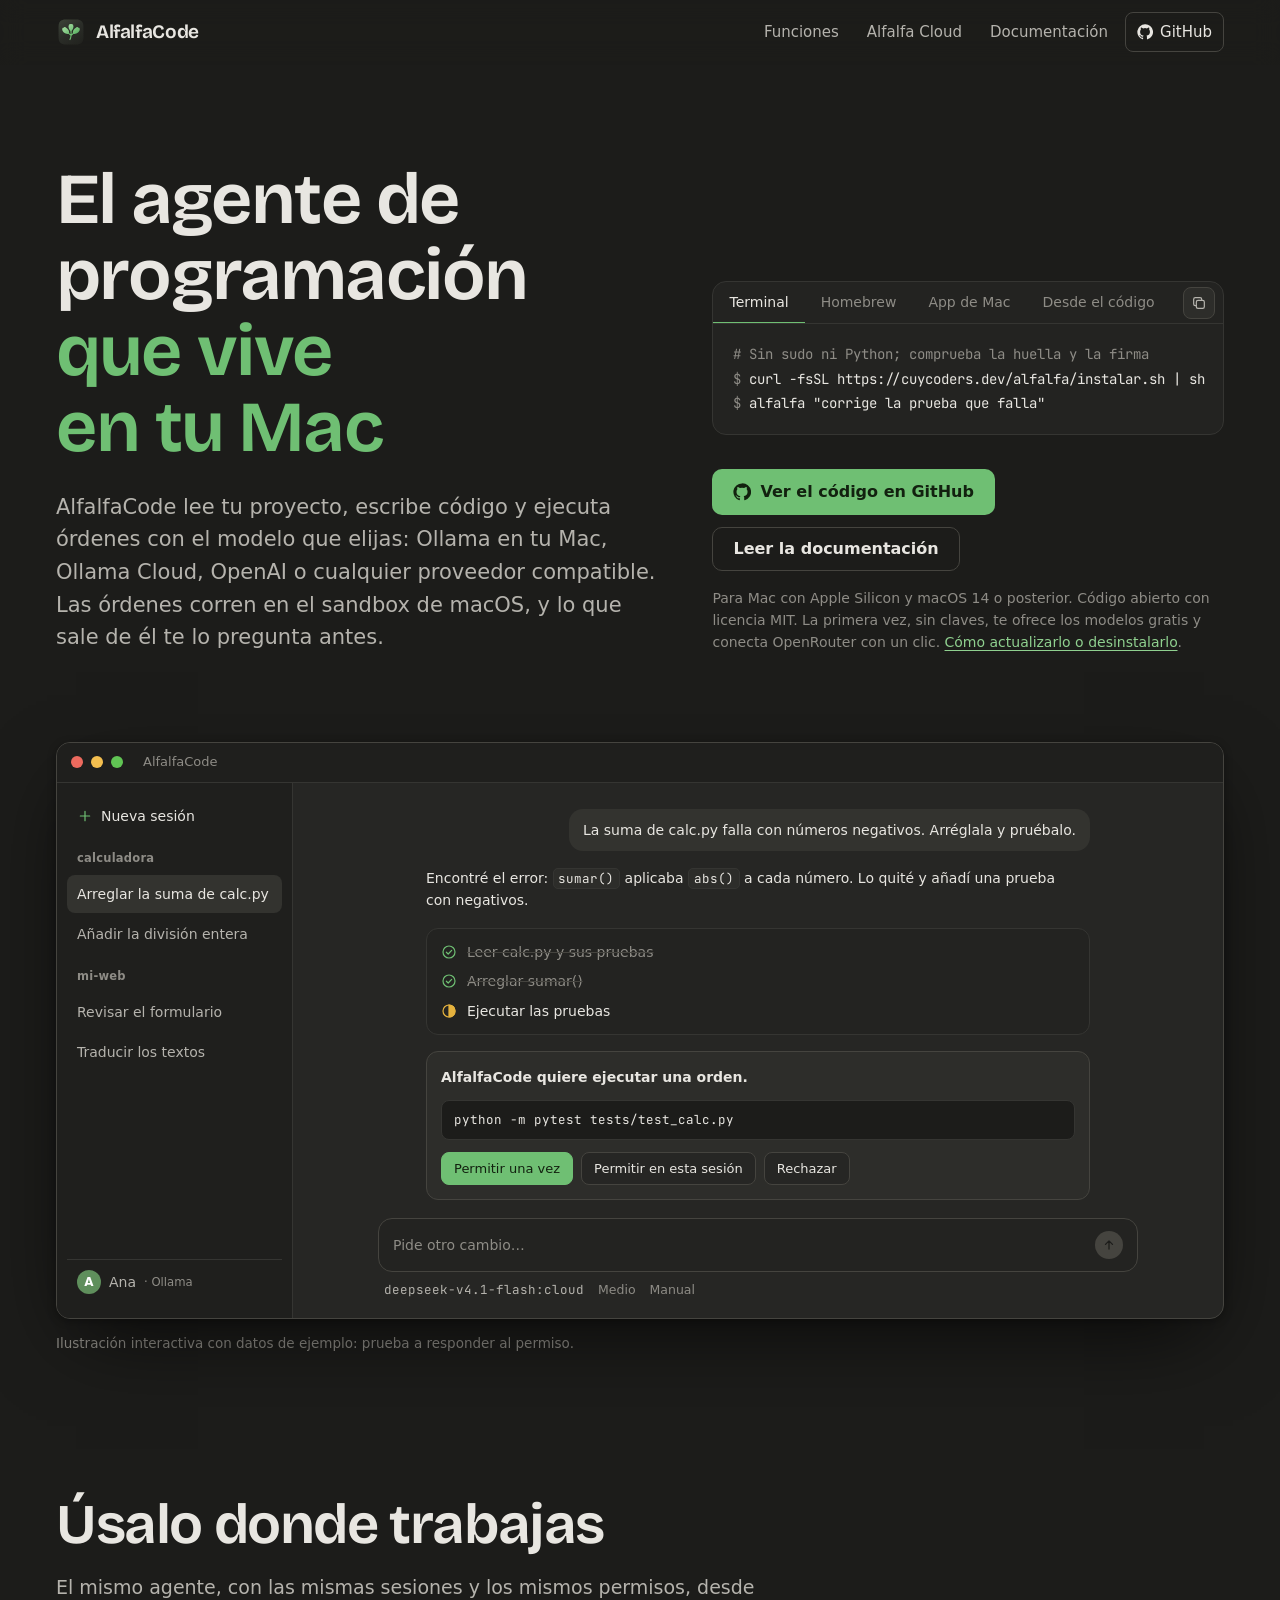
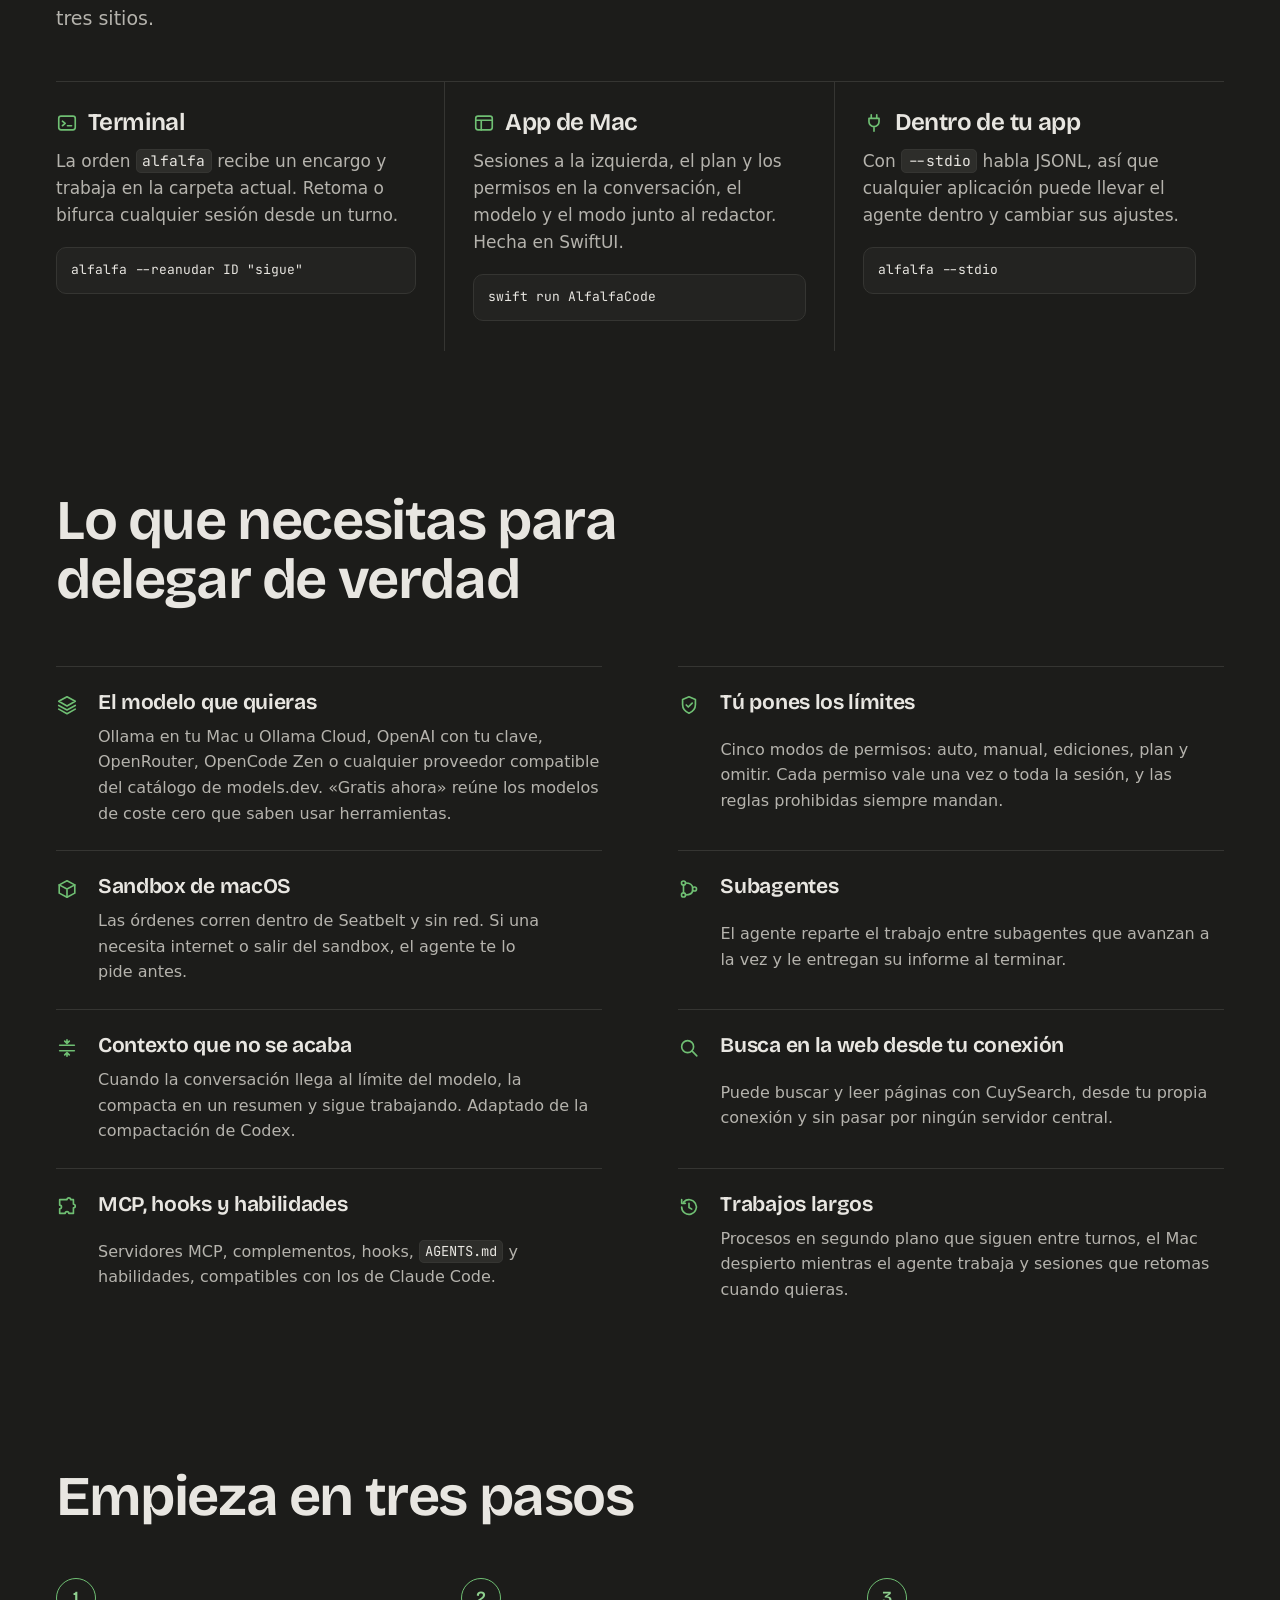
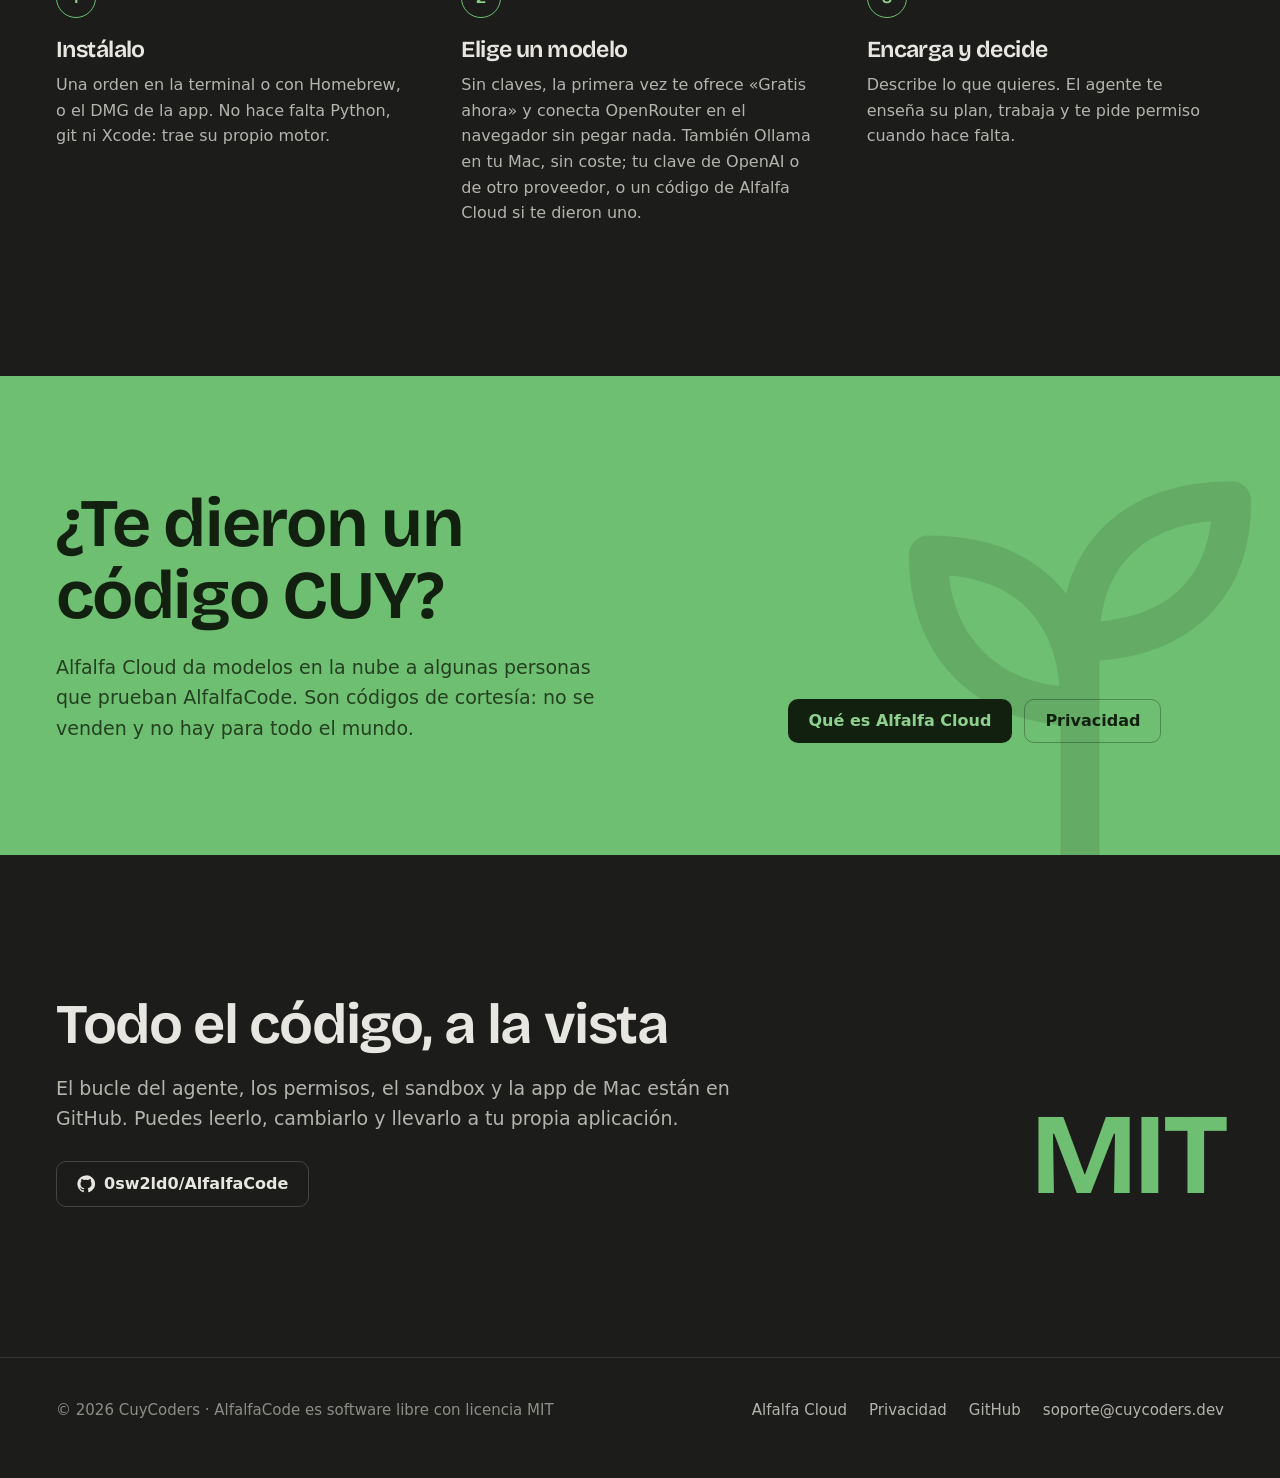
==== commit f9aa49ea: "AlfalfaCode: instalar en una orden (curl, Homebrew o el DMG) - Pestañas de instalación: Terminal (cu" ====
--- a/alfalfa/index.html
+++ b/alfalfa/index.html
@@ -63,27 +63,39 @@
       <div class="instalar">
         <div class="pestanas" role="tablist" aria-label="Cómo instalarlo">
           <button role="tab" id="t-terminal" aria-controls="p-terminal" aria-selected="true">Terminal</button>
+          <button role="tab" id="t-brew" aria-controls="p-brew" aria-selected="false" tabindex="-1">Homebrew</button>
           <button role="tab" id="t-mac" aria-controls="p-mac" aria-selected="false" tabindex="-1">App de Mac</button>
+          <button role="tab" id="t-codigo" aria-controls="p-codigo" aria-selected="false" tabindex="-1">Desde el código</button>
         </div>
         <div class="panel-instalar" id="p-terminal" role="tabpanel" aria-labelledby="t-terminal">
+<pre><span class="comentario"># Sin sudo ni Python; comprueba la huella y la firma</span>
+<span class="indicador">$ </span><span class="orden">curl -fsSL https://cuycoders.dev/alfalfa/instalar.sh | sh</span>
+<span class="indicador">$ </span><span class="orden">alfalfa "corrige la prueba que falla"</span></pre>
+          <button class="copiar" type="button" aria-label="Copiar"><svg class="icono-copiar" aria-hidden="true"><use href="#i-copiar"/></svg><svg class="hecho" aria-hidden="true"><use href="#i-hecho"/></svg></button>
+        </div>
+        <div class="panel-instalar" id="p-brew" role="tabpanel" aria-labelledby="t-brew" hidden>
+<pre><span class="indicador">$ </span><span class="orden">brew install --cask 0sw2ld0/tap/alfalfacode</span>
+<span class="indicador">$ </span><span class="orden">brew install 0sw2ld0/tap/alfalfa</span></pre>
+          <button class="copiar" type="button" aria-label="Copiar"><svg class="icono-copiar" aria-hidden="true"><use href="#i-copiar"/></svg><svg class="hecho" aria-hidden="true"><use href="#i-hecho"/></svg></button>
+        </div>
+        <div class="panel-instalar" id="p-mac" role="tabpanel" aria-labelledby="t-mac" hidden>
+<pre><span class="comentario"># El DMG firmado y notarizado; se actualiza sola</span>
+<a href="https://github.com/0sw2ld0/AlfalfaCode/releases/latest">github.com/0sw2ld0/AlfalfaCode/releases/latest</a></pre>
+        </div>
+        <div class="panel-instalar" id="p-codigo" role="tabpanel" aria-labelledby="t-codigo" hidden>
 <pre><span class="indicador">$ </span><span class="orden">git clone https://github.com/0sw2ld0/AlfalfaCode</span>
 <span class="indicador">$ </span><span class="orden">cd AlfalfaCode &amp;&amp; python3.11 -m venv .venv</span>
 <span class="indicador">$ </span><span class="orden">.venv/bin/pip install -e .</span>
 <span class="indicador">$ </span><span class="orden">.venv/bin/alfalfa "corrige la prueba que falla"</span></pre>
           <button class="copiar" type="button" aria-label="Copiar"><svg class="icono-copiar" aria-hidden="true"><use href="#i-copiar"/></svg><svg class="hecho" aria-hidden="true"><use href="#i-hecho"/></svg></button>
         </div>
-        <div class="panel-instalar" id="p-mac" role="tabpanel" aria-labelledby="t-mac" hidden>
-<pre><span class="comentario"># Desde el mismo clon: compila y abre la app de Mac</span>
-<span class="indicador">$ </span><span class="orden">cd alfalfa-mac &amp;&amp; swift run AlfalfaCode</span></pre>
-          <button class="copiar" type="button" aria-label="Copiar"><svg class="icono-copiar" aria-hidden="true"><use href="#i-copiar"/></svg><svg class="hecho" aria-hidden="true"><use href="#i-hecho"/></svg></button>
-        </div>
       </div>
 
       <div class="acciones">
         <a class="boton boton-principal" href="https://github.com/0sw2ld0/AlfalfaCode"><svg aria-hidden="true"><use href="#i-github"/></svg>Ver el código en GitHub</a>
         <a class="boton boton-segundo" href="https://github.com/0sw2ld0/AlfalfaCode#readme">Leer la documentación</a>
       </div>
-      <p class="nota">Para macOS. Código abierto con licencia MIT. La app de Mac todavía se compila desde el repositorio.</p>
+      <p class="nota">Para Mac con Apple Silicon y macOS 14 o posterior. Código abierto con licencia MIT. La primera vez, sin claves, te ofrece los modelos gratis y conecta OpenRouter con un clic. <a href="https://github.com/0sw2ld0/AlfalfaCode#instalar">Cómo actualizarlo o desinstalarlo</a>.</p>
       </div>
       </div>
 
@@ -178,8 +190,8 @@
     <div class="envoltura">
       <h2 id="empezar-t">Empieza en tres pasos</h2>
       <div class="pasos">
-        <div class="paso-inicio"><h3>Instálalo</h3><p>Clona el repositorio y crea su entorno de Python 3.11. Con eso ya tienes la orden <code>alfalfa</code>.</p></div>
-        <div class="paso-inicio"><h3>Elige un modelo</h3><p>Ollama en tu Mac, sin coste; un modelo de «Gratis ahora»; tu clave de OpenAI o de otro proveedor, o un código de Alfalfa Cloud si te dieron uno.</p></div>
+        <div class="paso-inicio"><h3>Instálalo</h3><p>Una orden en la terminal o con Homebrew, o el DMG de la app. No hace falta Python, git ni Xcode: trae su propio motor.</p></div>
+        <div class="paso-inicio"><h3>Elige un modelo</h3><p>Sin claves, la primera vez te ofrece «Gratis ahora» y conecta OpenRouter en el navegador sin pegar nada. También Ollama en tu Mac, sin coste; tu clave de OpenAI o de otro proveedor, o un código de Alfalfa Cloud si te dieron uno.</p></div>
         <div class="paso-inicio"><h3>Encarga y decide</h3><p>Describe lo que quieres. El agente te enseña su plan, trabaja y te pide permiso cuando hace falta.</p></div>
       </div>
     </div>
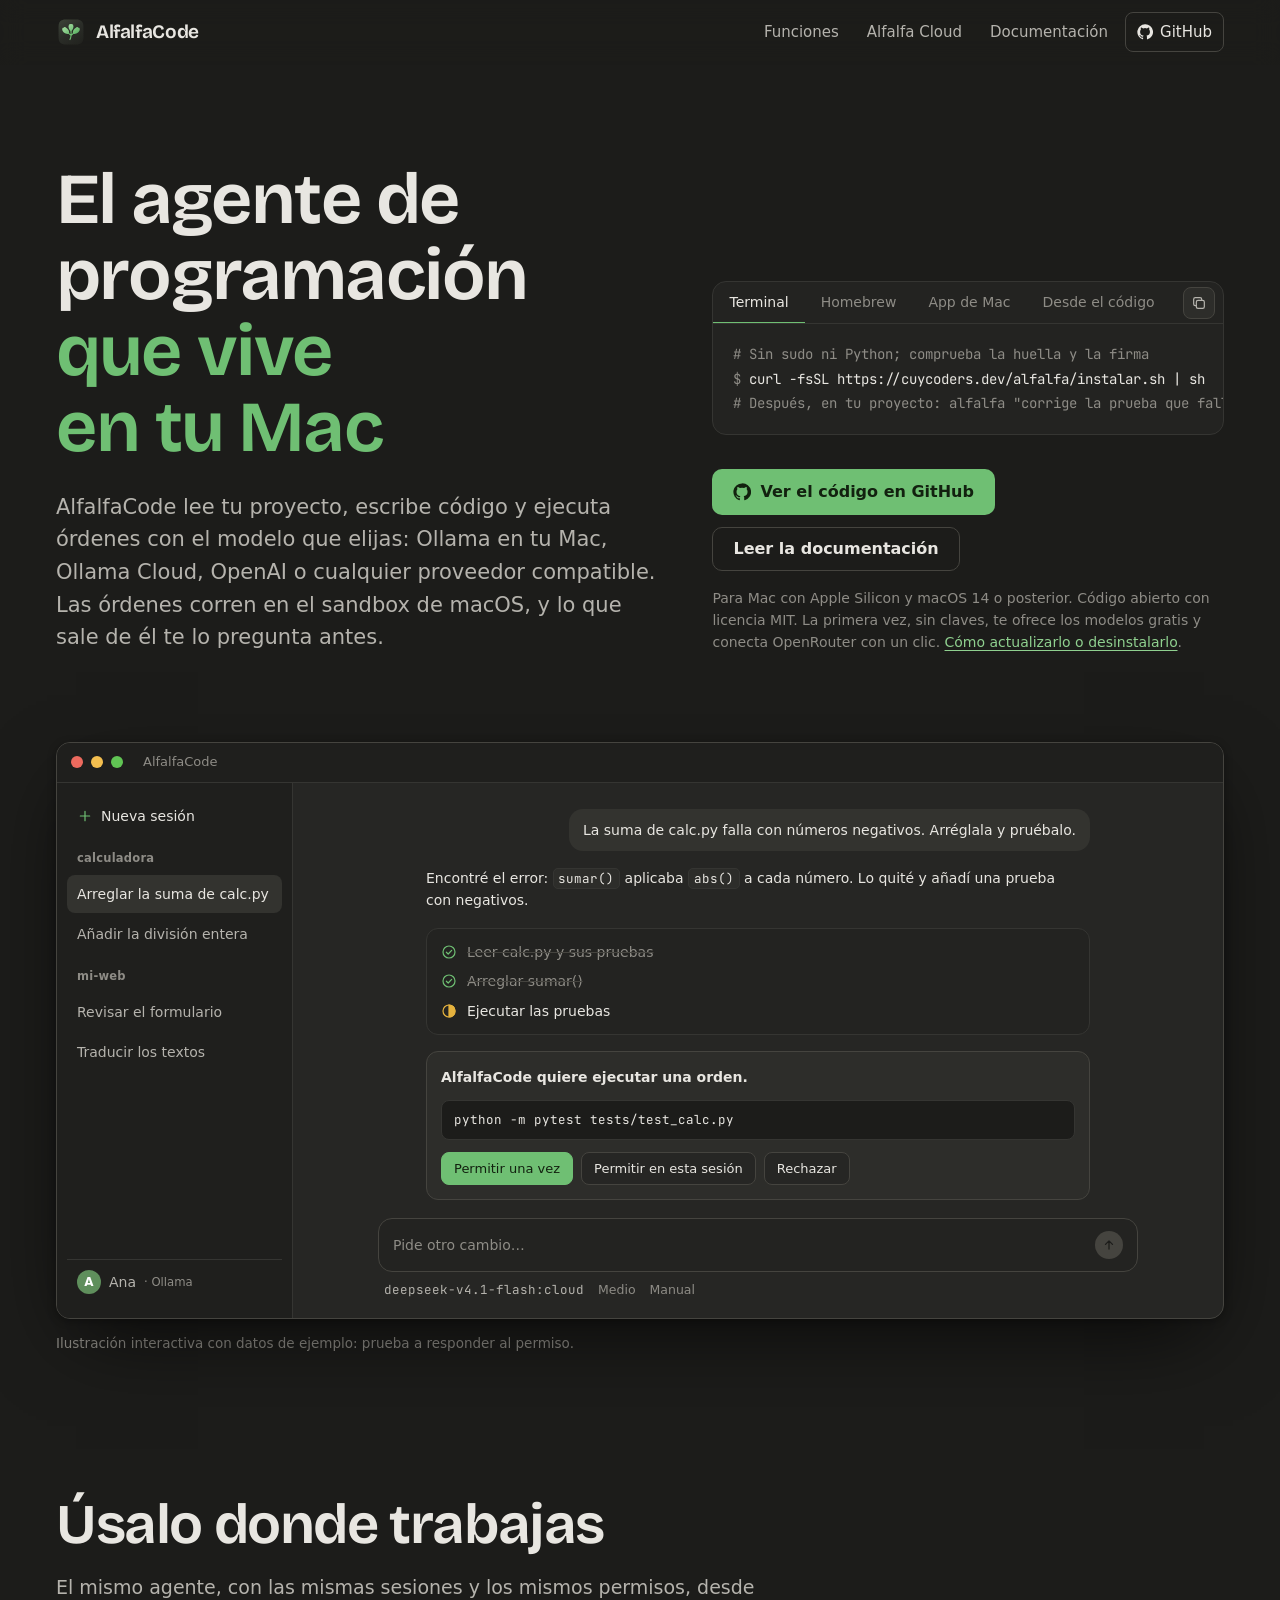
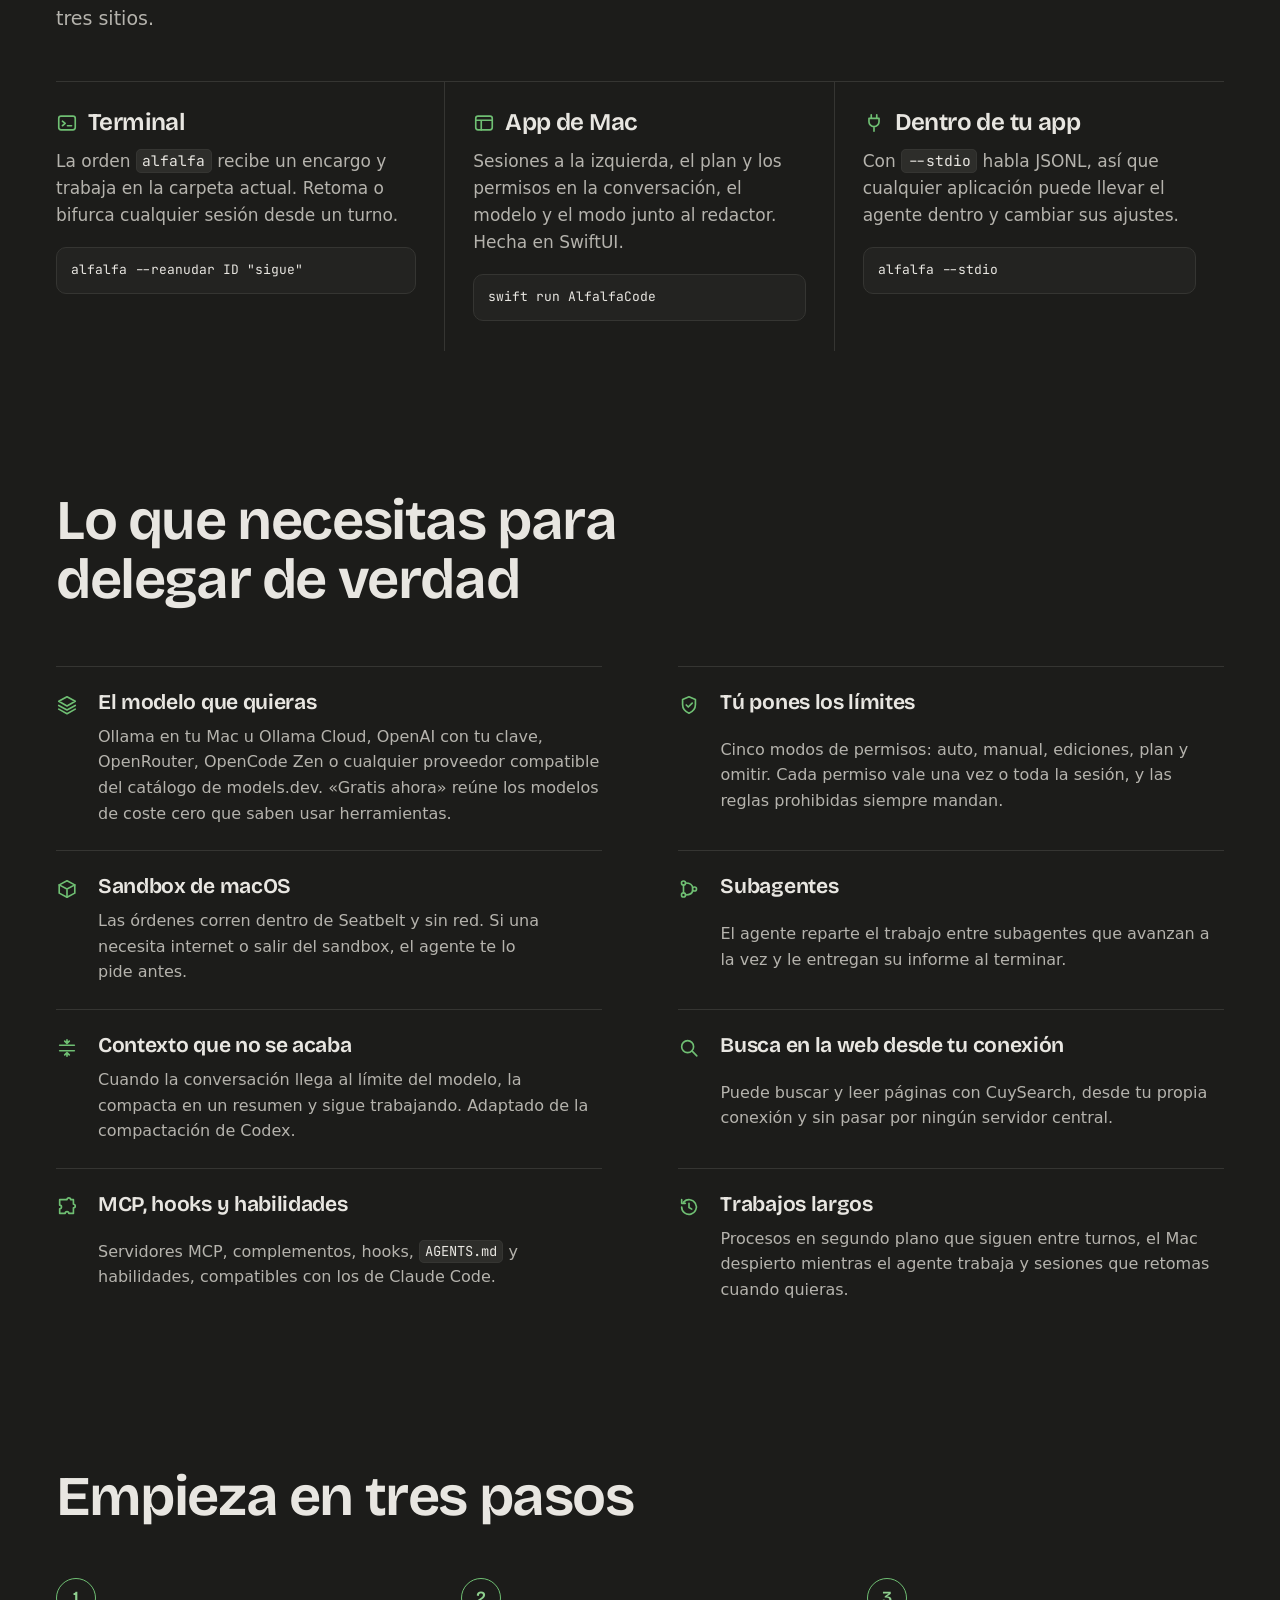
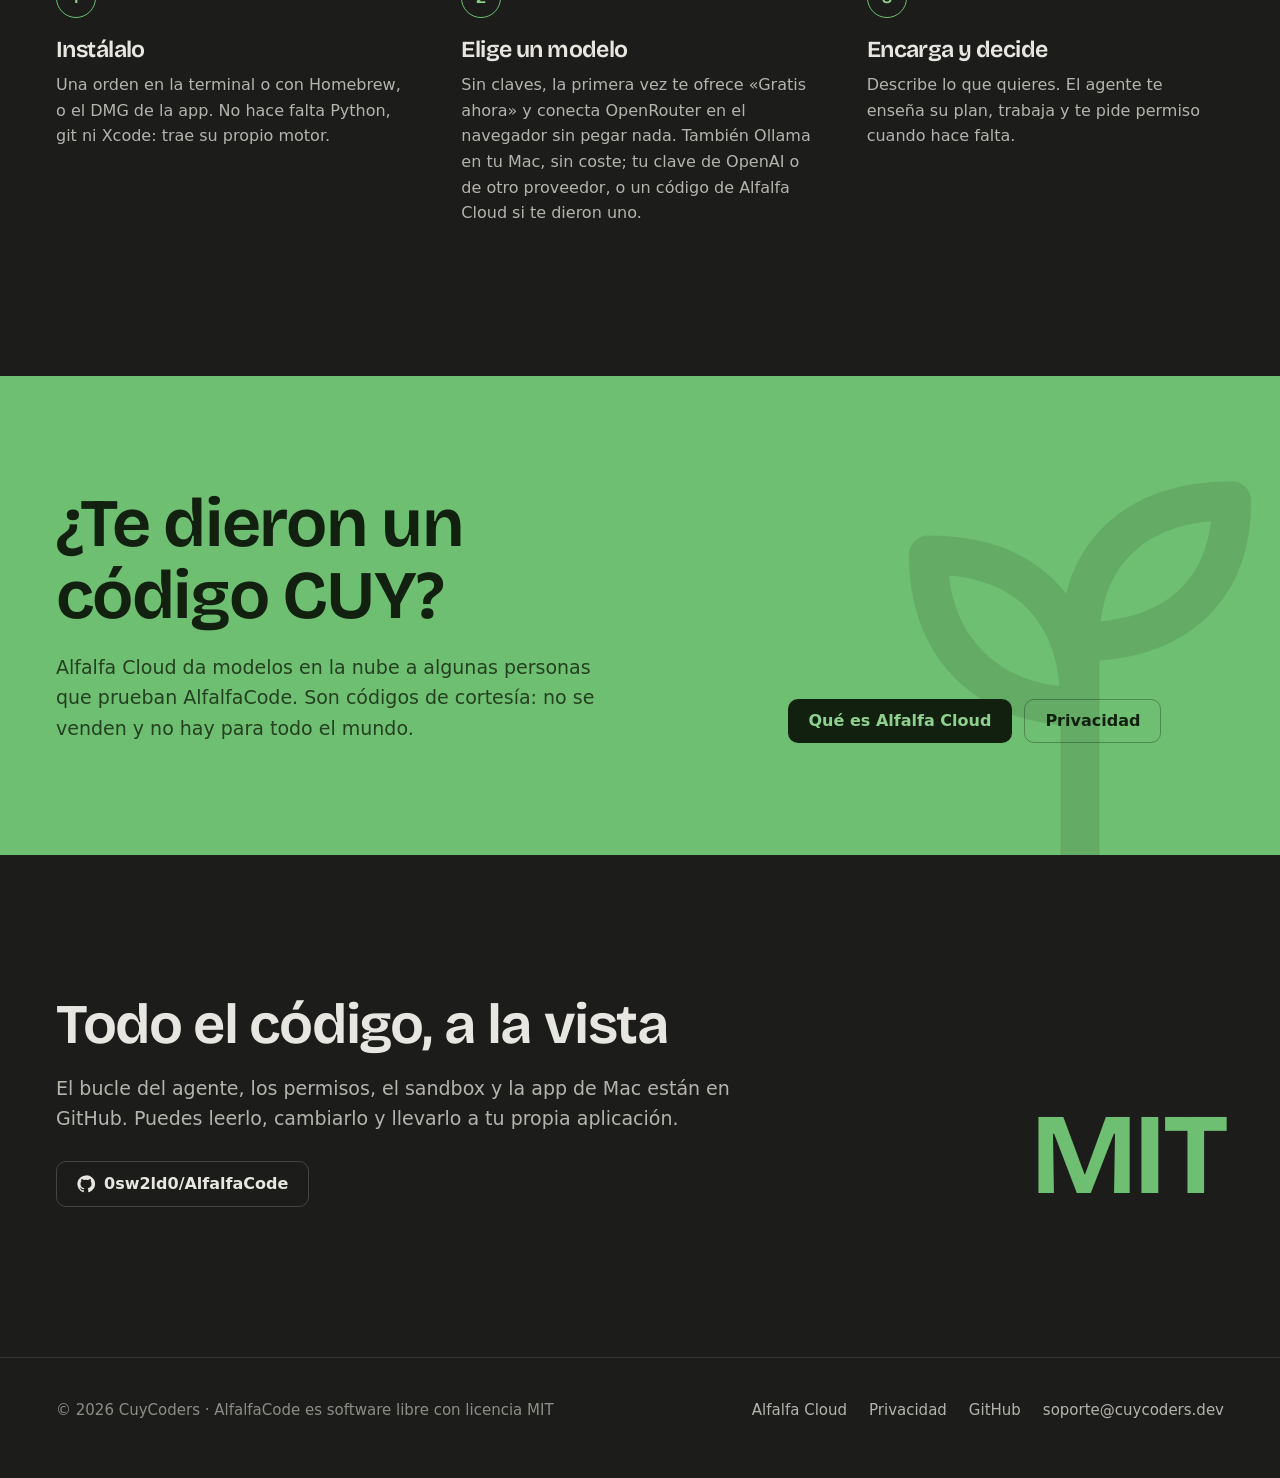
==== commit b268244e: "Copiar en Terminal sólo instala; instalar.sh al día con AlfalfaCode#21 - La pestaña Terminal (y Desd" ====
--- a/alfalfa/index.html
+++ b/alfalfa/index.html
@@ -70,7 +70,7 @@
         <div class="panel-instalar" id="p-terminal" role="tabpanel" aria-labelledby="t-terminal">
 <pre><span class="comentario"># Sin sudo ni Python; comprueba la huella y la firma</span>
 <span class="indicador">$ </span><span class="orden">curl -fsSL https://cuycoders.dev/alfalfa/instalar.sh | sh</span>
-<span class="indicador">$ </span><span class="orden">alfalfa "corrige la prueba que falla"</span></pre>
+<span class="comentario"># Después, en tu proyecto: alfalfa "corrige la prueba que falla"</span></pre>
           <button class="copiar" type="button" aria-label="Copiar"><svg class="icono-copiar" aria-hidden="true"><use href="#i-copiar"/></svg><svg class="hecho" aria-hidden="true"><use href="#i-hecho"/></svg></button>
         </div>
         <div class="panel-instalar" id="p-brew" role="tabpanel" aria-labelledby="t-brew" hidden>
@@ -86,7 +86,7 @@
 <pre><span class="indicador">$ </span><span class="orden">git clone https://github.com/0sw2ld0/AlfalfaCode</span>
 <span class="indicador">$ </span><span class="orden">cd AlfalfaCode &amp;&amp; python3.11 -m venv .venv</span>
 <span class="indicador">$ </span><span class="orden">.venv/bin/pip install -e .</span>
-<span class="indicador">$ </span><span class="orden">.venv/bin/alfalfa "corrige la prueba que falla"</span></pre>
+<span class="comentario"># Después, en tu proyecto: .venv/bin/alfalfa "corrige la prueba que falla"</span></pre>
           <button class="copiar" type="button" aria-label="Copiar"><svg class="icono-copiar" aria-hidden="true"><use href="#i-copiar"/></svg><svg class="hecho" aria-hidden="true"><use href="#i-hecho"/></svg></button>
         </div>
       </div>
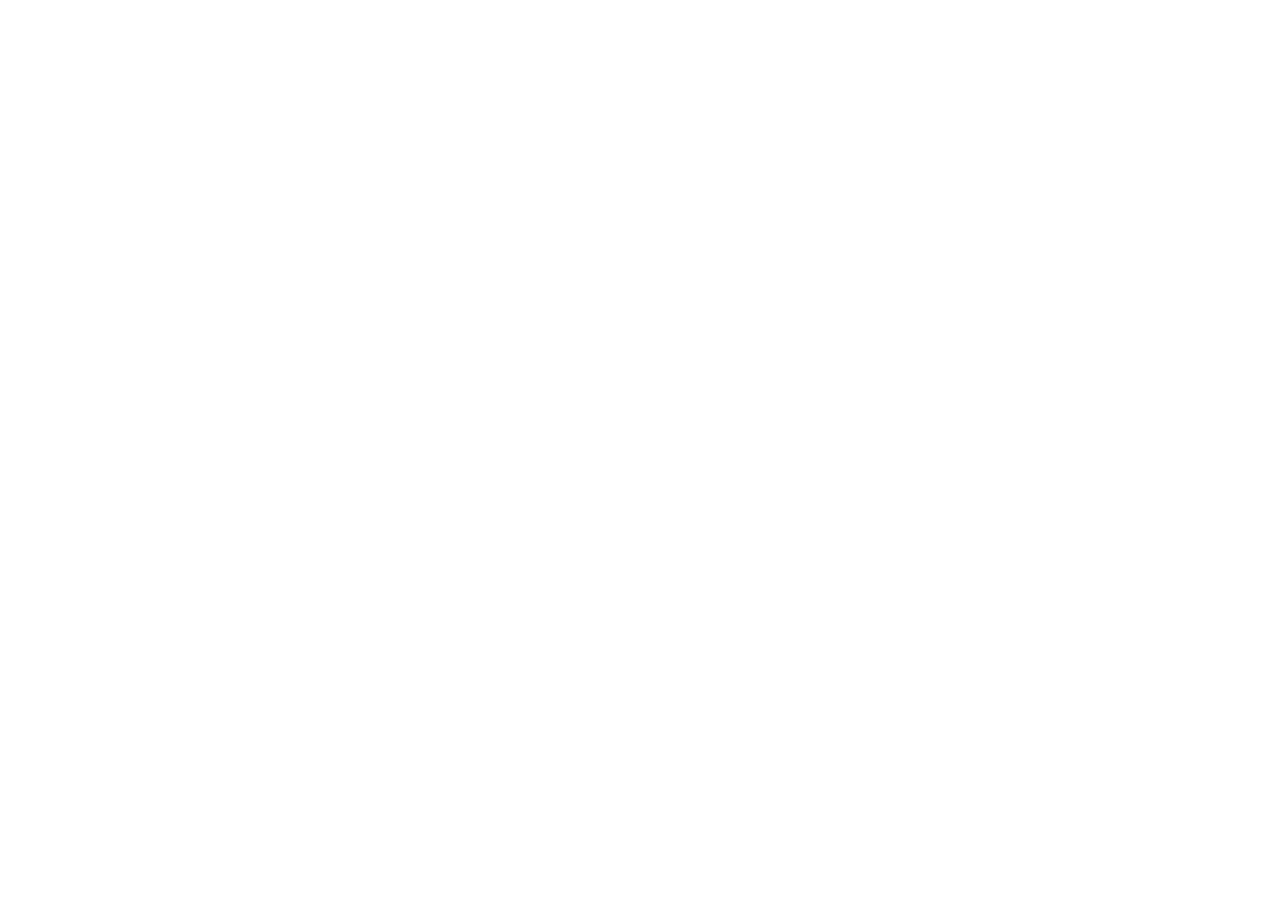
==== commit d5261266: "AlfalfaCode se muda a alfalfacode.cuycoders.dev /alfalfa/, /alfalfa/cloud/, /alfalfa/privacidad/ y l" ====
--- a/alfalfa/index.html
+++ b/alfalfa/index.html
@@ -2,240 +2,13 @@
 <html lang="es">
 <head>
 <meta charset="utf-8">
-<meta name="viewport" content="width=device-width, initial-scale=1">
-<title>AlfalfaCode · el agente de programación de código abierto para tu Mac</title>
-<meta name="description" content="AlfalfaCode es un agente de programación de código abierto (MIT) que trabaja en tu Mac con el modelo que elijas: Ollama, OpenAI o cualquier proveedor compatible. Pide permiso antes de lo que importa.">
-<link rel="icon" type="image/png" href="/assets/favicon.png">
-<link rel="preload" href="/assets/fonts/bricolage-grotesque-latin-wght-normal.woff2" as="font" type="font/woff2" crossorigin>
-<link rel="stylesheet" href="/assets/sitio.css?v=3">
-<meta property="og:title" content="AlfalfaCode">
-<meta property="og:description" content="El agente de programación de código abierto para tu Mac, con el modelo que elijas.">
-<meta property="og:image" content="https://cuycoders.dev/assets/alfalfacode-256.png">
-<meta name="theme-color" content="#1c1c1a">
+<title>AlfalfaCode</title>
+<link rel="canonical" href="https://alfalfacode.cuycoders.dev/">
+<meta name="robots" content="noindex">
+<meta http-equiv="refresh" content="0; url=https://alfalfacode.cuycoders.dev/">
+<script>location.replace("https://alfalfacode.cuycoders.dev/" + location.hash);</script>
 </head>
 <body>
-<svg width="0" height="0" style="position:absolute" aria-hidden="true">
-  <symbol id="i-hoja" viewBox="0 0 24 24" fill="none" stroke="currentColor" stroke-width="1.8" stroke-linecap="round" stroke-linejoin="round"><path d="M12 21V10M12 13C8 13 5 10.5 5 6c4.5 0 7 2.5 7 7ZM12 10c0-4 2.5-6.5 7-6.5 0 4.5-3 6.5-7 6.5Z"/></symbol>
-  <symbol id="i-github" viewBox="0 0 24 24" fill="currentColor"><path d="M12 .5a11.5 11.5 0 0 0-3.64 22.41c.58.1.79-.25.79-.56v-2c-3.2.7-3.88-1.37-3.88-1.37-.52-1.33-1.28-1.69-1.28-1.69-1.05-.71.08-.7.08-.7 1.16.08 1.77 1.19 1.77 1.19 1.03 1.77 2.7 1.26 3.36.96.1-.75.4-1.26.73-1.55-2.55-.29-5.24-1.28-5.24-5.68 0-1.25.45-2.28 1.19-3.08-.12-.29-.52-1.46.11-3.04 0 0 .97-.31 3.17 1.18a11 11 0 0 1 5.77 0c2.2-1.49 3.17-1.18 3.17-1.18.63 1.58.23 2.75.11 3.04.74.8 1.19 1.83 1.19 3.08 0 4.41-2.69 5.38-5.25 5.67.41.36.78 1.06.78 2.14v3.17c0 .31.21.67.8.56A11.5 11.5 0 0 0 12 .5Z"/></symbol>
-  <symbol id="i-copiar" viewBox="0 0 24 24" fill="none" stroke="currentColor" stroke-width="1.8" stroke-linecap="round" stroke-linejoin="round"><rect x="8" y="8" width="12" height="12" rx="2.5"/><path d="M16 8V6.5A2.5 2.5 0 0 0 13.5 4h-7A2.5 2.5 0 0 0 4 6.5v7A2.5 2.5 0 0 0 6.5 16H8"/></symbol>
-  <symbol id="i-hecho" viewBox="0 0 24 24" fill="none" stroke="currentColor" stroke-width="2" stroke-linecap="round" stroke-linejoin="round"><path d="m5 12.5 4.5 4.5L19 7.5"/></symbol>
-  <symbol id="i-circulo-hecho" viewBox="0 0 24 24" fill="none" stroke="currentColor" stroke-width="1.8" stroke-linecap="round" stroke-linejoin="round"><circle cx="12" cy="12" r="9"/><path d="m8 12.3 2.8 2.7L16 9.6"/></symbol>
-  <symbol id="i-circulo-medio" viewBox="0 0 24 24" fill="none" stroke="currentColor" stroke-width="1.8"><circle cx="12" cy="12" r="9"/><path d="M12 3a9 9 0 0 1 0 18Z" fill="currentColor"/></symbol>
-  <symbol id="i-mas" viewBox="0 0 24 24" fill="none" stroke="currentColor" stroke-width="1.8" stroke-linecap="round"><path d="M12 5v14M5 12h14"/></symbol>
-  <symbol id="i-flecha" viewBox="0 0 24 24" fill="none" stroke="currentColor" stroke-width="2.2" stroke-linecap="round" stroke-linejoin="round"><path d="M12 19V5M6 11l6-6 6 6"/></symbol>
-  <symbol id="i-terminal" viewBox="0 0 24 24" fill="none" stroke="currentColor" stroke-width="1.8" stroke-linecap="round" stroke-linejoin="round"><rect x="3" y="4.5" width="18" height="15" rx="2.5"/><path d="m7 10 3 2.5L7 15M12.5 15H17"/></symbol>
-  <symbol id="i-ventana" viewBox="0 0 24 24" fill="none" stroke="currentColor" stroke-width="1.8" stroke-linecap="round" stroke-linejoin="round"><rect x="3" y="4.5" width="18" height="15" rx="2.5"/><path d="M3 9h18M9 9v10.5"/></symbol>
-  <symbol id="i-enchufe" viewBox="0 0 24 24" fill="none" stroke="currentColor" stroke-width="1.8" stroke-linecap="round" stroke-linejoin="round"><path d="M9 3v4M15 3v4M6.5 7h11v3.5a5.5 5.5 0 0 1-11 0ZM12 16v5"/></symbol>
-  <symbol id="i-capas" viewBox="0 0 24 24" fill="none" stroke="currentColor" stroke-width="1.8" stroke-linecap="round" stroke-linejoin="round"><path d="m12 3 9 5-9 5-9-5 9-5Z"/><path d="m3 12.5 9 5 9-5M3 16.5l9 5 9-5"/></symbol>
-  <symbol id="i-escudo" viewBox="0 0 24 24" fill="none" stroke="currentColor" stroke-width="1.8" stroke-linecap="round" stroke-linejoin="round"><path d="M12 3 5 6v5.5c0 4.5 3 7.8 7 9.5 4-1.7 7-5 7-9.5V6l-7-3Z"/><path d="m9 12 2.2 2.2L15.5 10"/></symbol>
-  <symbol id="i-caja" viewBox="0 0 24 24" fill="none" stroke="currentColor" stroke-width="1.8" stroke-linecap="round" stroke-linejoin="round"><path d="M3.5 7.5 12 3l8.5 4.5v9L12 21l-8.5-4.5v-9Z"/><path d="M3.5 7.5 12 12l8.5-4.5M12 12v9"/></symbol>
-  <symbol id="i-ramas" viewBox="0 0 24 24" fill="none" stroke="currentColor" stroke-width="1.8" stroke-linecap="round" stroke-linejoin="round"><circle cx="6" cy="5.5" r="2.2"/><circle cx="6" cy="18.5" r="2.2"/><circle cx="18" cy="12" r="2.2"/><path d="M6 7.7v8.6M8.2 5.5c5 0 7.6 2.2 7.8 5.3M8.2 18.5c5 0 7.6-2.2 7.8-5.3"/></symbol>
-  <symbol id="i-comprimir" viewBox="0 0 24 24" fill="none" stroke="currentColor" stroke-width="1.8" stroke-linecap="round" stroke-linejoin="round"><path d="M4 9h16M4 15h16M12 3v4l-2.5-2.5M12 7l2.5-2.5M12 21v-4l-2.5 2.5M12 17l2.5 2.5"/></symbol>
-  <symbol id="i-lupa" viewBox="0 0 24 24" fill="none" stroke="currentColor" stroke-width="1.8" stroke-linecap="round" stroke-linejoin="round"><circle cx="10.5" cy="10.5" r="6.5"/><path d="m15.5 15.5 5 5"/></symbol>
-  <symbol id="i-pieza" viewBox="0 0 24 24" fill="none" stroke="currentColor" stroke-width="1.8" stroke-linecap="round" stroke-linejoin="round"><path d="M9 4h3a2 2 0 1 1 4 0h3v5a2 2 0 1 1 0 4v6h-5a2 2 0 1 0-4 0H4v-5a2 2 0 1 0 0-4V4h5Z"/></symbol>
-  <symbol id="i-reloj" viewBox="0 0 24 24" fill="none" stroke="currentColor" stroke-width="1.8" stroke-linecap="round" stroke-linejoin="round"><path d="M4 12a8 8 0 1 0 2.3-5.6M4 4v4h4"/><path d="M12 8v4.5l3 1.8"/></symbol>
-</svg>
-<template id="icono-hecho"><svg aria-hidden="true"><use href="#i-circulo-hecho"/></svg></template>
-
-<a class="salto" href="#contenido">Saltar al contenido</a>
-
-<header class="cabecera">
-  <div class="envoltura">
-    <a class="marca" href="/alfalfa/"><img src="/assets/alfalfacode.svg" alt="" width="30" height="30">AlfalfaCode</a>
-    <nav class="nav" aria-label="Principal">
-      <a href="#funciones">Funciones</a>
-      <a href="/alfalfa/cloud/">Alfalfa Cloud</a>
-      <a href="https://github.com/0sw2ld0/AlfalfaCode#readme">Documentación</a>
-      <a class="nav-gh" href="https://github.com/0sw2ld0/AlfalfaCode"><svg aria-hidden="true"><use href="#i-github"/></svg>GitHub</a>
-    </nav>
-  </div>
-</header>
-
-<main id="contenido">
-  <section class="portada">
-    <div class="envoltura">
-      <div class="portada-cabeza">
-      <div class="portada-texto">
-      <h1>El agente de programación <em>que vive en tu Mac</em></h1>
-      <p class="entrada">AlfalfaCode lee tu proyecto, escribe código y ejecuta órdenes con el modelo que elijas: Ollama en tu Mac, Ollama Cloud, OpenAI o cualquier proveedor compatible. Las órdenes corren en el sandbox de macOS, y lo que sale de él te lo pregunta antes.</p>
-      </div>
-      <div class="portada-accion">
-      <div class="instalar">
-        <div class="pestanas" role="tablist" aria-label="Cómo instalarlo">
-          <button role="tab" id="t-terminal" aria-controls="p-terminal" aria-selected="true">Terminal</button>
-          <button role="tab" id="t-brew" aria-controls="p-brew" aria-selected="false" tabindex="-1">Homebrew</button>
-          <button role="tab" id="t-mac" aria-controls="p-mac" aria-selected="false" tabindex="-1">App de Mac</button>
-          <button role="tab" id="t-codigo" aria-controls="p-codigo" aria-selected="false" tabindex="-1">Desde el código</button>
-        </div>
-        <div class="panel-instalar" id="p-terminal" role="tabpanel" aria-labelledby="t-terminal">
-<pre><span class="comentario"># Sin sudo ni Python; comprueba la huella y la firma</span>
-<span class="indicador">$ </span><span class="orden">curl -fsSL https://cuycoders.dev/alfalfa/instalar.sh | sh</span>
-<span class="comentario"># Después, en tu proyecto: alfalfa "corrige la prueba que falla"</span></pre>
-          <button class="copiar" type="button" aria-label="Copiar"><svg class="icono-copiar" aria-hidden="true"><use href="#i-copiar"/></svg><svg class="hecho" aria-hidden="true"><use href="#i-hecho"/></svg></button>
-        </div>
-        <div class="panel-instalar" id="p-brew" role="tabpanel" aria-labelledby="t-brew" hidden>
-<pre><span class="indicador">$ </span><span class="orden">brew install --cask 0sw2ld0/tap/alfalfacode</span>
-<span class="indicador">$ </span><span class="orden">brew install 0sw2ld0/tap/alfalfa</span></pre>
-          <button class="copiar" type="button" aria-label="Copiar"><svg class="icono-copiar" aria-hidden="true"><use href="#i-copiar"/></svg><svg class="hecho" aria-hidden="true"><use href="#i-hecho"/></svg></button>
-        </div>
-        <div class="panel-instalar" id="p-mac" role="tabpanel" aria-labelledby="t-mac" hidden>
-<pre><span class="comentario"># El DMG firmado y notarizado; se actualiza sola</span>
-<a href="https://github.com/0sw2ld0/AlfalfaCode/releases/latest">github.com/0sw2ld0/AlfalfaCode/releases/latest</a></pre>
-        </div>
-        <div class="panel-instalar" id="p-codigo" role="tabpanel" aria-labelledby="t-codigo" hidden>
-<pre><span class="indicador">$ </span><span class="orden">git clone https://github.com/0sw2ld0/AlfalfaCode</span>
-<span class="indicador">$ </span><span class="orden">cd AlfalfaCode &amp;&amp; python3.11 -m venv .venv</span>
-<span class="indicador">$ </span><span class="orden">.venv/bin/pip install -e .</span>
-<span class="comentario"># Después, en tu proyecto: .venv/bin/alfalfa "corrige la prueba que falla"</span></pre>
-          <button class="copiar" type="button" aria-label="Copiar"><svg class="icono-copiar" aria-hidden="true"><use href="#i-copiar"/></svg><svg class="hecho" aria-hidden="true"><use href="#i-hecho"/></svg></button>
-        </div>
-      </div>
-
-      <div class="acciones">
-        <a class="boton boton-principal" href="https://github.com/0sw2ld0/AlfalfaCode"><svg aria-hidden="true"><use href="#i-github"/></svg>Ver el código en GitHub</a>
-        <a class="boton boton-segundo" href="https://github.com/0sw2ld0/AlfalfaCode#readme">Leer la documentación</a>
-      </div>
-      <p class="nota">Para Mac con Apple Silicon y macOS 14 o posterior. Código abierto con licencia MIT. La primera vez, sin claves, te ofrece los modelos gratis y conecta OpenRouter con un clic. <a href="https://github.com/0sw2ld0/AlfalfaCode#instalar">Cómo actualizarlo o desinstalarlo</a>.</p>
-      </div>
-      </div>
-
-      <div class="escena">
-        <div class="ventana" id="demo" aria-label="Ilustración de la app de AlfalfaCode" role="group">
-          <div class="ventana-barra" aria-hidden="true"><i></i><i></i><i></i><span>AlfalfaCode</span></div>
-          <aside class="lateral" aria-hidden="true">
-            <div class="nueva"><svg><use href="#i-mas"/></svg>Nueva sesión</div>
-            <h4>calculadora</h4>
-            <div class="sesion activa">Arreglar la suma de calc.py</div>
-            <div class="sesion">Añadir la división entera</div>
-            <h4>mi-web</h4>
-            <div class="sesion">Revisar el formulario</div>
-            <div class="sesion">Traducir los textos</div>
-            <div class="pie"><b>A</b>Ana <small>· Ollama</small></div>
-          </aside>
-          <div class="chat">
-            <div class="mensajes">
-              <div class="burbuja">La suma de calc.py falla con números negativos. Arréglala y pruébalo.</div>
-              <p class="respuesta">Encontré el error: <code>sumar()</code> aplicaba <code>abs()</code> a cada número. Lo quité y añadí una prueba con negativos.</p>
-              <div class="plan" aria-label="Plan del agente">
-                <div class="paso hecho"><svg aria-hidden="true"><use href="#i-circulo-hecho"/></svg>Leer calc.py y sus pruebas</div>
-                <div class="paso hecho"><svg aria-hidden="true"><use href="#i-circulo-hecho"/></svg>Arreglar sumar()</div>
-                <div class="paso ahora" data-paso="probar"><svg aria-hidden="true"><use href="#i-circulo-medio"/></svg>Ejecutar las pruebas</div>
-              </div>
-              <div class="permiso">
-                <p><strong>AlfalfaCode quiere ejecutar una orden.</strong> <span class="decision"></span></p>
-                <pre>python -m pytest tests/test_calc.py</pre>
-                <div class="opciones">
-                  <button type="button" class="si" data-accion="una">Permitir una vez</button>
-                  <button type="button" data-accion="sesion">Permitir en esta sesión</button>
-                  <button type="button" data-accion="no">Rechazar</button>
-                </div>
-              </div>
-              <div class="salida oculto" data-si>tests/test_calc.py ...
-<span class="bien">3 passed</span> in 0.04s</div>
-              <p class="respuesta oculto" data-si>Listo: las tres pruebas pasan, también la nueva con negativos.</p>
-              <p class="respuesta oculto" data-no>De acuerdo, no ejecuto las pruebas. Puedes correrlas tú con <code>python -m pytest</code>.</p>
-            </div>
-            <div class="redactor" aria-hidden="true">
-              <div class="caja">Pide otro cambio…<b><svg><use href="#i-flecha"/></svg></b></div>
-              <div class="fichas"><span>deepseek-v4.1-flash:cloud</span><span>Medio</span><span>Manual</span></div>
-            </div>
-          </div>
-        </div>
-        <p class="pie-ilustracion"><span>Ilustración interactiva con datos de ejemplo: prueba a responder al permiso.</span><span id="estado-demo" role="status" aria-live="polite"></span><button type="button" id="reiniciar-demo" class="oculto">Volver a empezar</button></p>
-      </div>
-    </div>
-  </section>
-
-  <section class="seccion" aria-labelledby="maneras-t">
-    <div class="envoltura">
-      <h2 id="maneras-t">Úsalo donde trabajas</h2>
-      <p class="bajada">El mismo agente, con las mismas sesiones y los mismos permisos, desde tres sitios.</p>
-      <div class="maneras">
-        <div class="manera">
-          <h3><svg aria-hidden="true"><use href="#i-terminal"/></svg>Terminal</h3>
-          <p>La orden <code>alfalfa</code> recibe un encargo y trabaja en la carpeta actual. Retoma o bifurca cualquier sesión desde un turno.</p>
-<pre>alfalfa --reanudar ID "sigue"</pre>
-        </div>
-        <div class="manera">
-          <h3><svg aria-hidden="true"><use href="#i-ventana"/></svg>App de Mac</h3>
-          <p>Sesiones a la izquierda, el plan y los permisos en la conversación, el modelo y el modo junto al redactor. Hecha en SwiftUI.</p>
-<pre>swift run AlfalfaCode</pre>
-        </div>
-        <div class="manera">
-          <h3><svg aria-hidden="true"><use href="#i-enchufe"/></svg>Dentro de tu app</h3>
-          <p>Con <code>--stdio</code> habla JSONL, así que cualquier aplicación puede llevar el agente dentro y cambiar sus ajustes.</p>
-<pre>alfalfa --stdio</pre>
-        </div>
-      </div>
-    </div>
-  </section>
-
-  <section class="seccion" id="funciones" aria-labelledby="funciones-t">
-    <div class="envoltura">
-      <h2 id="funciones-t">Lo que necesitas para delegar de verdad</h2>
-      <div class="funciones">
-        <div class="funcion"><svg aria-hidden="true"><use href="#i-capas"/></svg><h3>El modelo que quieras</h3><p>Ollama en tu Mac u Ollama Cloud, OpenAI con tu clave, OpenRouter, OpenCode Zen o cualquier proveedor compatible del catálogo de models.dev. «Gratis ahora» reúne los modelos de coste cero que saben usar herramientas.</p></div>
-        <div class="funcion"><svg aria-hidden="true"><use href="#i-escudo"/></svg><h3>Tú pones los límites</h3><p>Cinco modos de permisos: auto, manual, ediciones, plan y omitir. Cada permiso vale una vez o toda la sesión, y las reglas prohibidas siempre mandan.</p></div>
-        <div class="funcion"><svg aria-hidden="true"><use href="#i-caja"/></svg><h3>Sandbox de macOS</h3><p>Las órdenes corren dentro de Seatbelt y sin red. Si una necesita internet o salir del sandbox, el agente te lo pide antes.</p></div>
-        <div class="funcion"><svg aria-hidden="true"><use href="#i-ramas"/></svg><h3>Subagentes</h3><p>El agente reparte el trabajo entre subagentes que avanzan a la vez y le entregan su informe al terminar.</p></div>
-        <div class="funcion"><svg aria-hidden="true"><use href="#i-comprimir"/></svg><h3>Contexto que no se acaba</h3><p>Cuando la conversación llega al límite del modelo, la compacta en un resumen y sigue trabajando. Adaptado de la compactación de Codex.</p></div>
-        <div class="funcion"><svg aria-hidden="true"><use href="#i-lupa"/></svg><h3>Busca en la web desde tu conexión</h3><p>Puede buscar y leer páginas con CuySearch, desde tu propia conexión y sin pasar por ningún servidor central.</p></div>
-        <div class="funcion"><svg aria-hidden="true"><use href="#i-pieza"/></svg><h3>MCP, hooks y habilidades</h3><p>Servidores MCP, complementos, hooks, <code>AGENTS.md</code> y habilidades, compatibles con los de Claude Code.</p></div>
-        <div class="funcion"><svg aria-hidden="true"><use href="#i-reloj"/></svg><h3>Trabajos largos</h3><p>Procesos en segundo plano que siguen entre turnos, el Mac despierto mientras el agente trabaja y sesiones que retomas cuando quieras.</p></div>
-      </div>
-    </div>
-  </section>
-
-  <section class="seccion" aria-labelledby="empezar-t">
-    <div class="envoltura">
-      <h2 id="empezar-t">Empieza en tres pasos</h2>
-      <div class="pasos">
-        <div class="paso-inicio"><h3>Instálalo</h3><p>Una orden en la terminal o con Homebrew, o el DMG de la app. No hace falta Python, git ni Xcode: trae su propio motor.</p></div>
-        <div class="paso-inicio"><h3>Elige un modelo</h3><p>Sin claves, la primera vez te ofrece «Gratis ahora» y conecta OpenRouter en el navegador sin pegar nada. También Ollama en tu Mac, sin coste; tu clave de OpenAI o de otro proveedor, o un código de Alfalfa Cloud si te dieron uno.</p></div>
-        <div class="paso-inicio"><h3>Encarga y decide</h3><p>Describe lo que quieres. El agente te enseña su plan, trabaja y te pide permiso cuando hace falta.</p></div>
-      </div>
-    </div>
-  </section>
-
-  <section class="campo" aria-labelledby="cloud-t">
-    <svg class="ramita" aria-hidden="true"><use href="#i-hoja"/></svg>
-    <div class="envoltura">
-      <div>
-        <h2 id="cloud-t">¿Te dieron un código CUY?</h2>
-        <p>Alfalfa Cloud da modelos en la nube a algunas personas que prueban AlfalfaCode. Son códigos de cortesía: no se venden y no hay para todo el mundo.</p>
-      </div>
-      <div class="acciones">
-        <a class="boton boton-principal" href="/alfalfa/cloud/">Qué es Alfalfa Cloud</a>
-        <a class="boton boton-segundo" href="/alfalfa/privacidad/">Privacidad</a>
-      </div>
-    </div>
-  </section>
-
-  <section class="seccion" aria-labelledby="abierto-t">
-    <div class="envoltura abierto">
-      <div>
-        <h2 id="abierto-t" class="titulo">Todo el código, a la vista</h2>
-        <p class="bajada">El bucle del agente, los permisos, el sandbox y la app de Mac están en GitHub. Puedes leerlo, cambiarlo y llevarlo a tu propia aplicación.</p>
-        <div class="acciones" style="margin-top:28px;display:flex;gap:12px;flex-wrap:wrap">
-          <a class="boton boton-segundo" href="https://github.com/0sw2ld0/AlfalfaCode"><svg aria-hidden="true"><use href="#i-github"/></svg>0sw2ld0/AlfalfaCode</a>
-        </div>
-      </div>
-      <p class="dato" aria-label="Licencia MIT">MIT</p>
-    </div>
-  </section>
-</main>
-
-<footer class="pie-sitio">
-  <div class="envoltura">
-    <span>© 2026 CuyCoders · AlfalfaCode es software libre con licencia MIT</span>
-    <nav aria-label="Pie">
-      <a href="/alfalfa/cloud/">Alfalfa Cloud</a>
-      <a href="/alfalfa/privacidad/">Privacidad</a>
-      <a href="https://github.com/0sw2ld0/AlfalfaCode">GitHub</a>
-      <a href="mailto:soporte@cuycoders.dev">soporte@cuycoders.dev</a>
-    </nav>
-  </div>
-</footer>
-<script src="/assets/sitio.js?v=3"></script>
+<p>AlfalfaCode se mudó a <a href="https://alfalfacode.cuycoders.dev/">https://alfalfacode.cuycoders.dev/</a>.</p>
 </body>
 </html>
